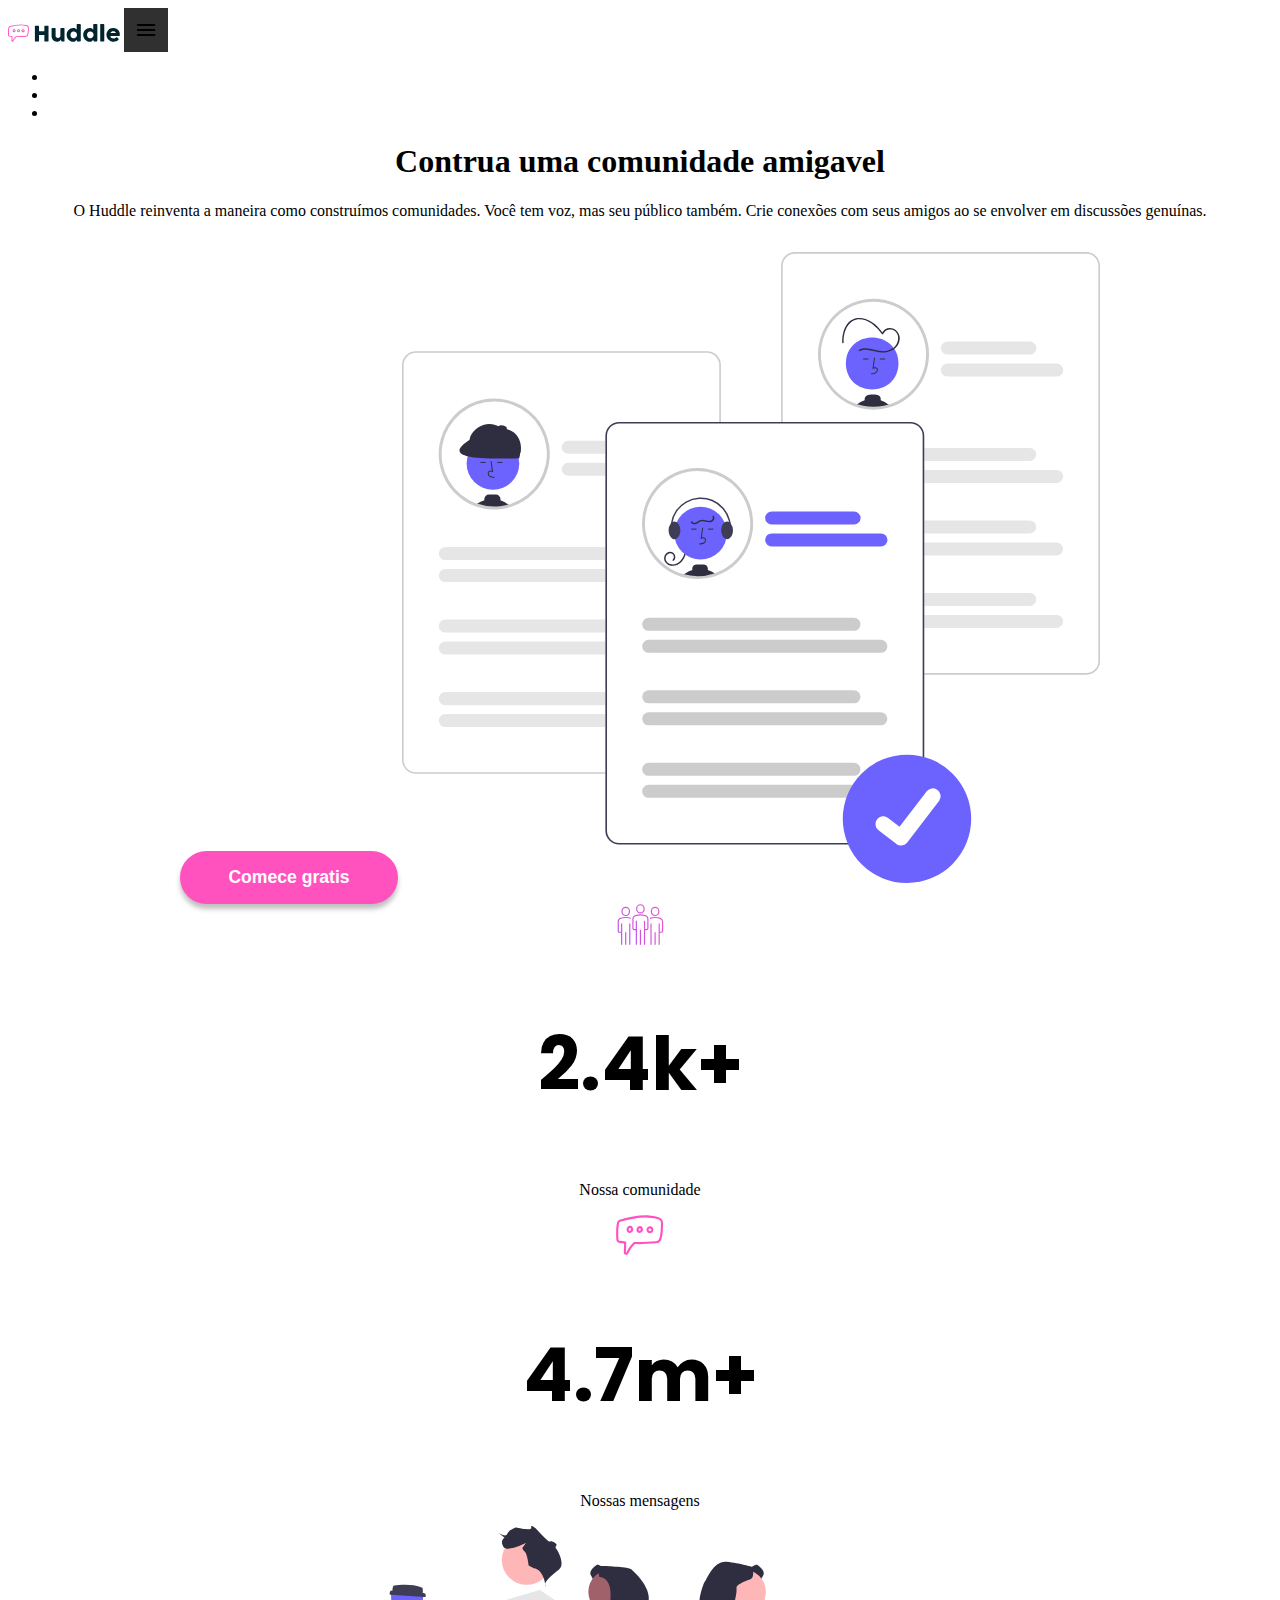
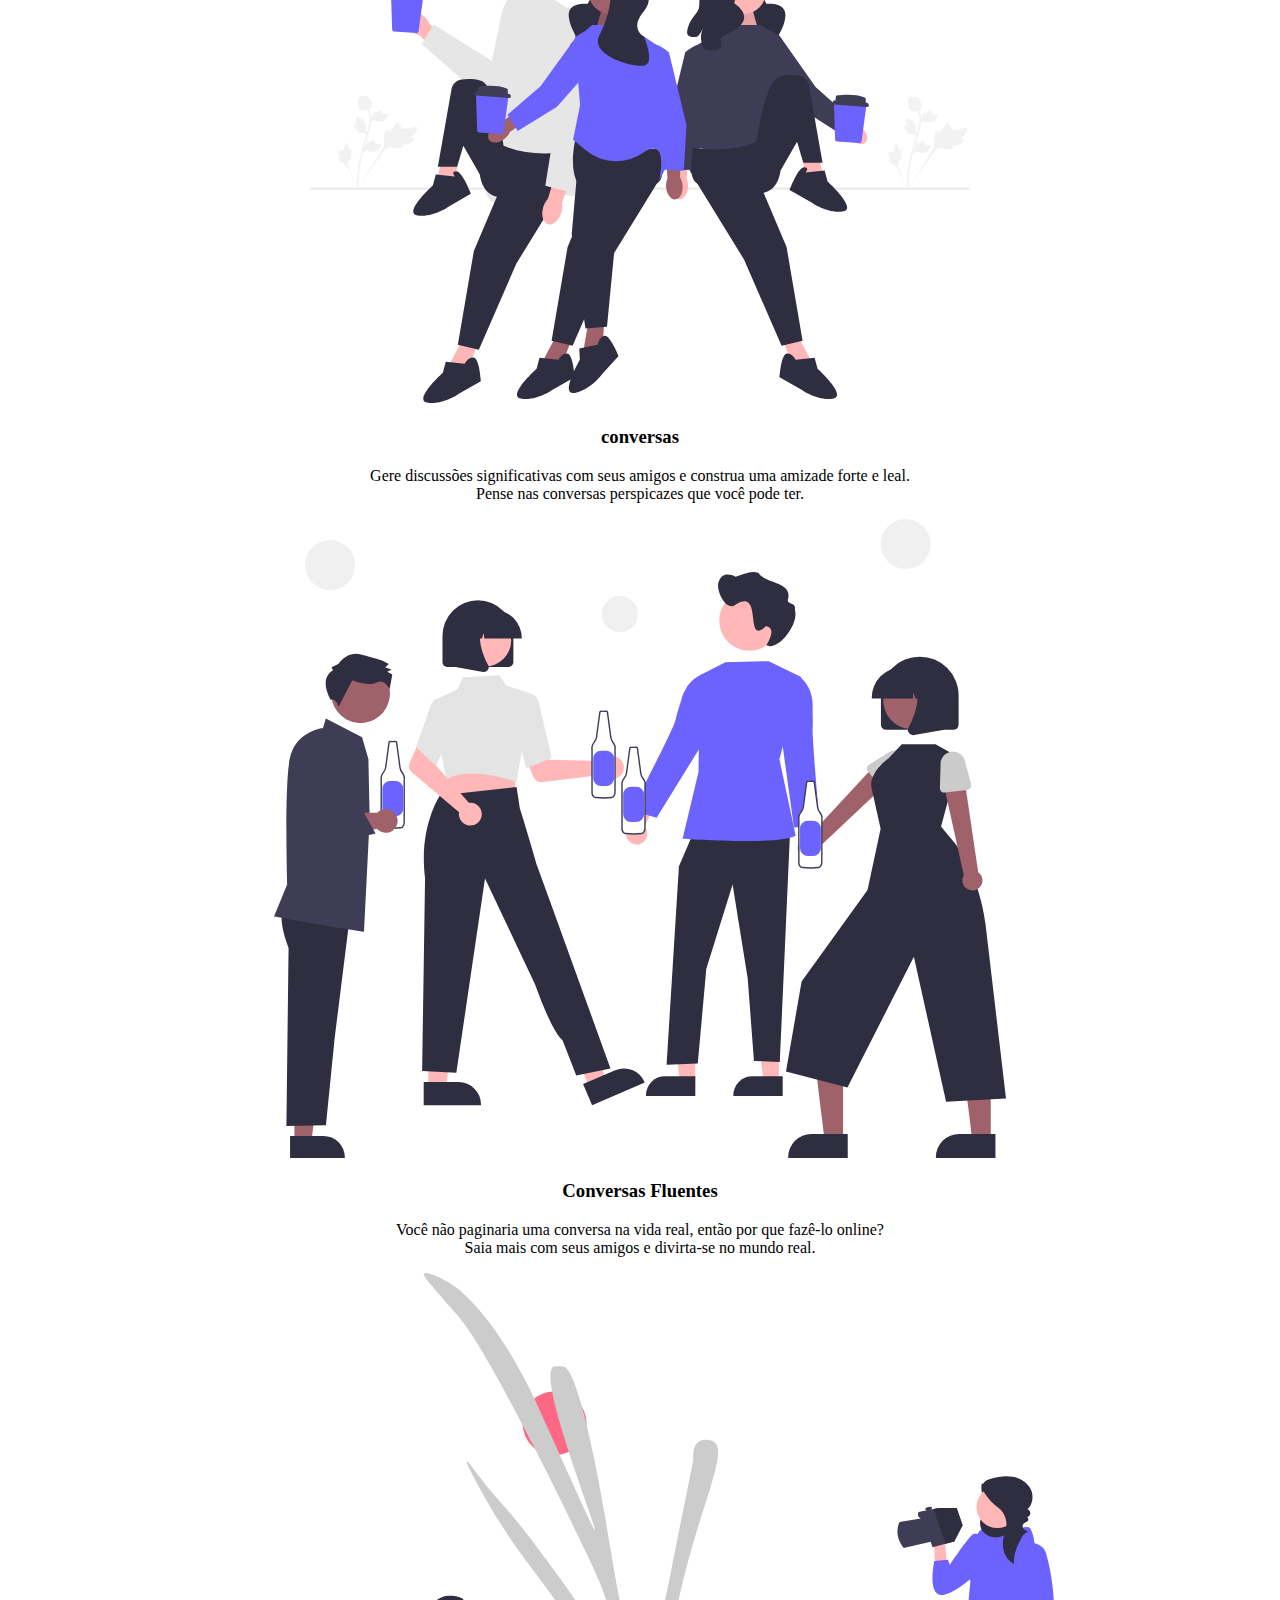
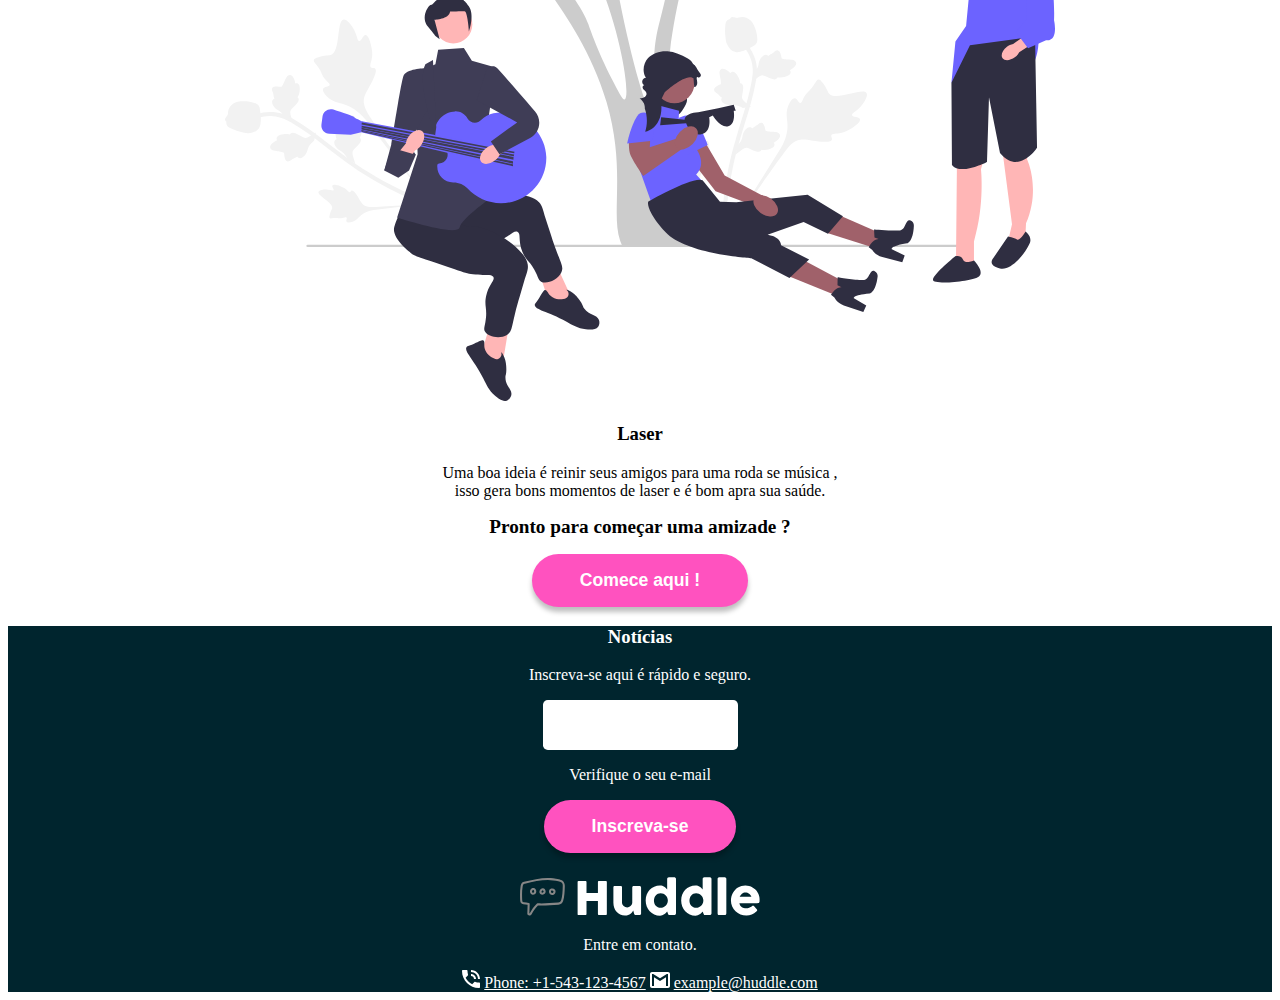
==== index.html @ 77fad285 "up" ====
<!DOCTYPE html>
<html lang="pt-br">
<head>
  <meta charset="UTF-8">
  <meta name="viewport" content="width=device-width, initial-scale=1.0"> 
  <link rel="stylesheet" href="https://use.fontawesome.com/releases/v5.15.4/css/all.css" integrity="sha384-DyZ88mC6Up2uqS4h/KRgHuoeGwBcD4Ng9SiP4dIRy0EXTlnuz47vAwmeGwVChigm" crossorigin="anonymous">
  <link rel="preconnect" href="https://fonts.googleapis.com">
  <link rel="preconnect" href="https://fonts.gstatic.com" crossorigin>
  <link href="https://fonts.googleapis.com/css2?family=Poppins:wght@300;400;600&display=swap" rel="stylesheet">
  <link rel="stylesheet" href="https://fonts.googleapis.com/css2?family=Material+Symbols+Outlined:opsz,wght,FILL,GRAD@48,400,0,0" />
  <link rel="icon" type="image/png" sizes="32x32" href="./assets/images/favicon.svg">
  <link rel="stylesheet" href="./cadastro.html">
  <link rel="stylesheet" href="./style.css">
  
  <title>FriendShip</title>
  

</head>
<body>  
  <header>
    <img class="nav-img" src="./assets/images/logo.svg" alt="logo">
    <span id="menu" class="material-symbols-outlined" onclick="clickMneu()"> menu</span>
    <nav class="menu__nav">
      <ul>
        <li><a href="./cadastro.html">Home</a></li>
        <li><a href="#">Cadastro</a></li>
        <li><a href="#">Contatos</a></li>
      </ul>
    </nav>
  </header>
  <main>
    
    <h1>Contrua uma comunidade amigavel</h1>
   
    <p class="intro__text">O Huddle reinventa a maneira como construímos comunidades. 
      Você tem voz, mas seu público também. Crie conexões com seus amigos ao se envolver em discussões genuínas.</p>
      <button class="main__btn">Comece gratis</button>
      <img class="img__main" src="./assets/images/business -desktop.svg" alt="logo">
    
    
      <section class="main__sec">
        <div>
        <img class="img__sec-main" src="./assets/images/icon-communities.svg" alt="comunidade">
        <h2 class="cont-h2">2.4k+</h2>
        <p>Nossa comunidade</p>
      </div>
      <div>
        <img class="img__sec-main" src="./assets/images/icon-messages.svg" alt="foto">
        <h2 class="cont-h2">4.7m+</h2>
        <p>Nossas mensagens</p>
      </div>
      </section>
  </main>

  <section class="containner"> 
    <div class="div__containner">
              
    <img class="img__containner" src="./assets/images/coffe-friends.svg" alt="foto">
    <div>
      <h3>conversas</h3>
      <p>Gere discussões significativas com seus amigos e construa uma amizade forte e leal. <br> Pense nas conversas perspicazes que você pode ter.</p>
      
    </div>
  </div>
  <div class="div__containner-2">
    <img class="img__containner" src="./assets/images/have-fun.svg" alt="foto">
    <div>
      <h3>Conversas Fluentes</h3>
      <p>Você não paginaria uma conversa na vida real, então por que fazê-lo online? <br> Saia mais com seus amigos e divirta-se no mundo real.</p>
    </div>
  </div>
  <div class="div__containner">
    <img class="img__containner" src="./assets/images/playing-guitar.svg" alt="foto">
    <div class="div__containner-link">
      <h3>Laser</h3>
      <p>Uma boa ideia é reinir seus amigos para uma roda se música , <br> isso gera bons momentos de laser e é bom apra sua saúde.</p>
    </div>
  </div>
  </section>

  <section class="free">
    <h2>Pronto para começar uma amizade ?</h2>
   <button>Comece aqui !</button>
  </section>

 
  <footer>
    <section class="sec__footer">
      <div class="news">
        <h3>Notícias</h3>
        <p id="save">Inscreva-se aqui é rápido e seguro.</p>
        <form action="#" id="form">
          <div class="infield">
            <input type="text" id="mail">
            <p id="error">Verifique o seu e-mail</p>
          </div>
          <button class="footer__btn" type="submit">Inscreva-se</button>
      </form>
      </div>
      <div class="contect">
        <img class="img__footer" src="./assets/images/logo.svg" alt="logo">
        <p>Entre em contato.</p>
         
      <img src="./assets/images/icon-phone.svg" alt="icon-phone"> 
      <a id="Phone" href="#" aria-label="text">Phone: +1-543-123-4567</a>
    
      <img src="./assets/images/icon-email.svg" alt="icon-email">
      <a href="#" aria-label="email">example@huddle.com</a>
    
      </div>
    </section>
  </footer>     
     
    
     

  <script src="./assets/index.js"></script>
  
</body>
</html>
---- style.css ----
.nav-img {
  max-width: 7rem;
}

#menu {
  background-color: rgb(48, 48, 48);
  padding: 10px;
  cursor: pointer;
}

#menu:hover {
  background-color: white;
  color: black;
}

@media screen and (min-width: 1440px) {
  header {
    display: flex;
    justify-content: space-between;
  }
  ul {
    display: block;
    display: flex;
  }
  #menu {
    display: none;
  }
  .nav-img {
    max-width: 100vw;
  }
  h1 {
    font-size: 3em;
    font-family: "Poppins", sans-serif;
    font-weight: bold;
  }
  p {
    font-size: 1.2em;
  }
}
main {
  text-align: center;
}

.main__btn {
  color: white;
  background: hsl(322, 100%, 66%);
  padding: 1rem 3rem;
  font-size: 1.1rem;
  font-weight: 600;
  border: none;
  border-radius: 2rem;
  box-shadow: 0 5px 5px 0 rgba(0, 0, 0, 0.25);
  cursor: pointer;
}

.img__main {
  margin-top: 1em;
  max-width: 100%;
  max-width: 100%;
}

.cont-h2 {
  font-size: 4.6rem;
  font-family: "Poppins", sans-serif;
}

@media screen and (min-width: 1440px) {
  .main__sec {
    display: flex;
    justify-content: center;
    gap: 3em;
  }
  .main__btn {
    padding: 1.4rem 6rem;
  }
  .main__sec {
    display: flex;
    text-align: center;
  }
}
.containner {
  text-align: center;
}

.img__containner {
  max-width: 100%;
  max-height: 100%;
}

h2 {
  -webkit-margin-before: 0.83em;
          margin-block-start: 0.83em;
  -webkit-margin-after: 0.83em;
          margin-block-end: 0.83em;
  -webkit-margin-start: 0px;
          margin-inline-start: 0px;
  -webkit-margin-end: 0px;
          margin-inline-end: 0px;
  font-weight: bold;
  font-size: 1.2rem;
}

.free {
  text-align: center;
}
.free button {
  color: white;
  background: #FF52BF;
  font-size: 1.1rem;
  font-weight: 600;
  border: none;
  border-radius: 2rem;
  box-shadow: 0 5px 5px 0 rgba(0, 0, 0, 0.25);
  cursor: pointer;
  padding: 1rem 3rem;
}

@media screen and (min-width: 1440px) {
  h3 {
    font-size: 2.5rem;
    font-family: "Poppins", sans-serif;
    font-weight: bold;
  }
  .div__containner {
    display: flex;
    flex-direction: row-reverse;
    justify-content: center;
  }
  .div__containner-2 {
    display: grid;
    grid-template-columns: 1fr 1fr;
    gap: 6rem;
    align-items: center;
    padding: 5rem;
  }
  bottom {
    padding: 1.4rem 6rem;
  }
  .div__containner-link {
    margin-top: 12rem;
    margin-right: 2rem;
  }
}
footer {
  background-color: hsl(192, 100%, 9%);
  width: 100%;
  height: 100%;
  color: white;
  text-align: center;
}

a {
  color: white;
}

.footer__btn {
  color: white;
  background: #FF52BF;
  font-size: 1.1rem;
  font-weight: 600;
  border: none;
  border-radius: 2rem;
  box-shadow: 0 5px 5px 0 rgba(0, 0, 0, 0.25);
  cursor: pointer;
  padding: 1rem 3rem;
}

input {
  height: 3rem;
  outline: none;
  border: none;
  border-radius: 0.3rem;
  padding-left: 1rem;
}

.img__footer {
  filter: invert(100%) sepia(100%) saturate(0%) hue-rotate(125deg) brightness(103%) contrast(103%);
  margin-top: 1.5rem;
}

@media screen and (min-width: 1440px) {
  footer {
    margin-top: 1em;
  }
  .sec__footer {
    display: flex;
    justify-content: space-between;
    flex-direction: row-reverse;
  }
  .contect, .news {
    margin: 3rem;
  }
  form {
    display: flex;
    gap: 1em;
  }
  form input {
    padding: 0em 2em;
  }
  form #error {
    display: none;
  }
}/*# sourceMappingURL=style.css.map */
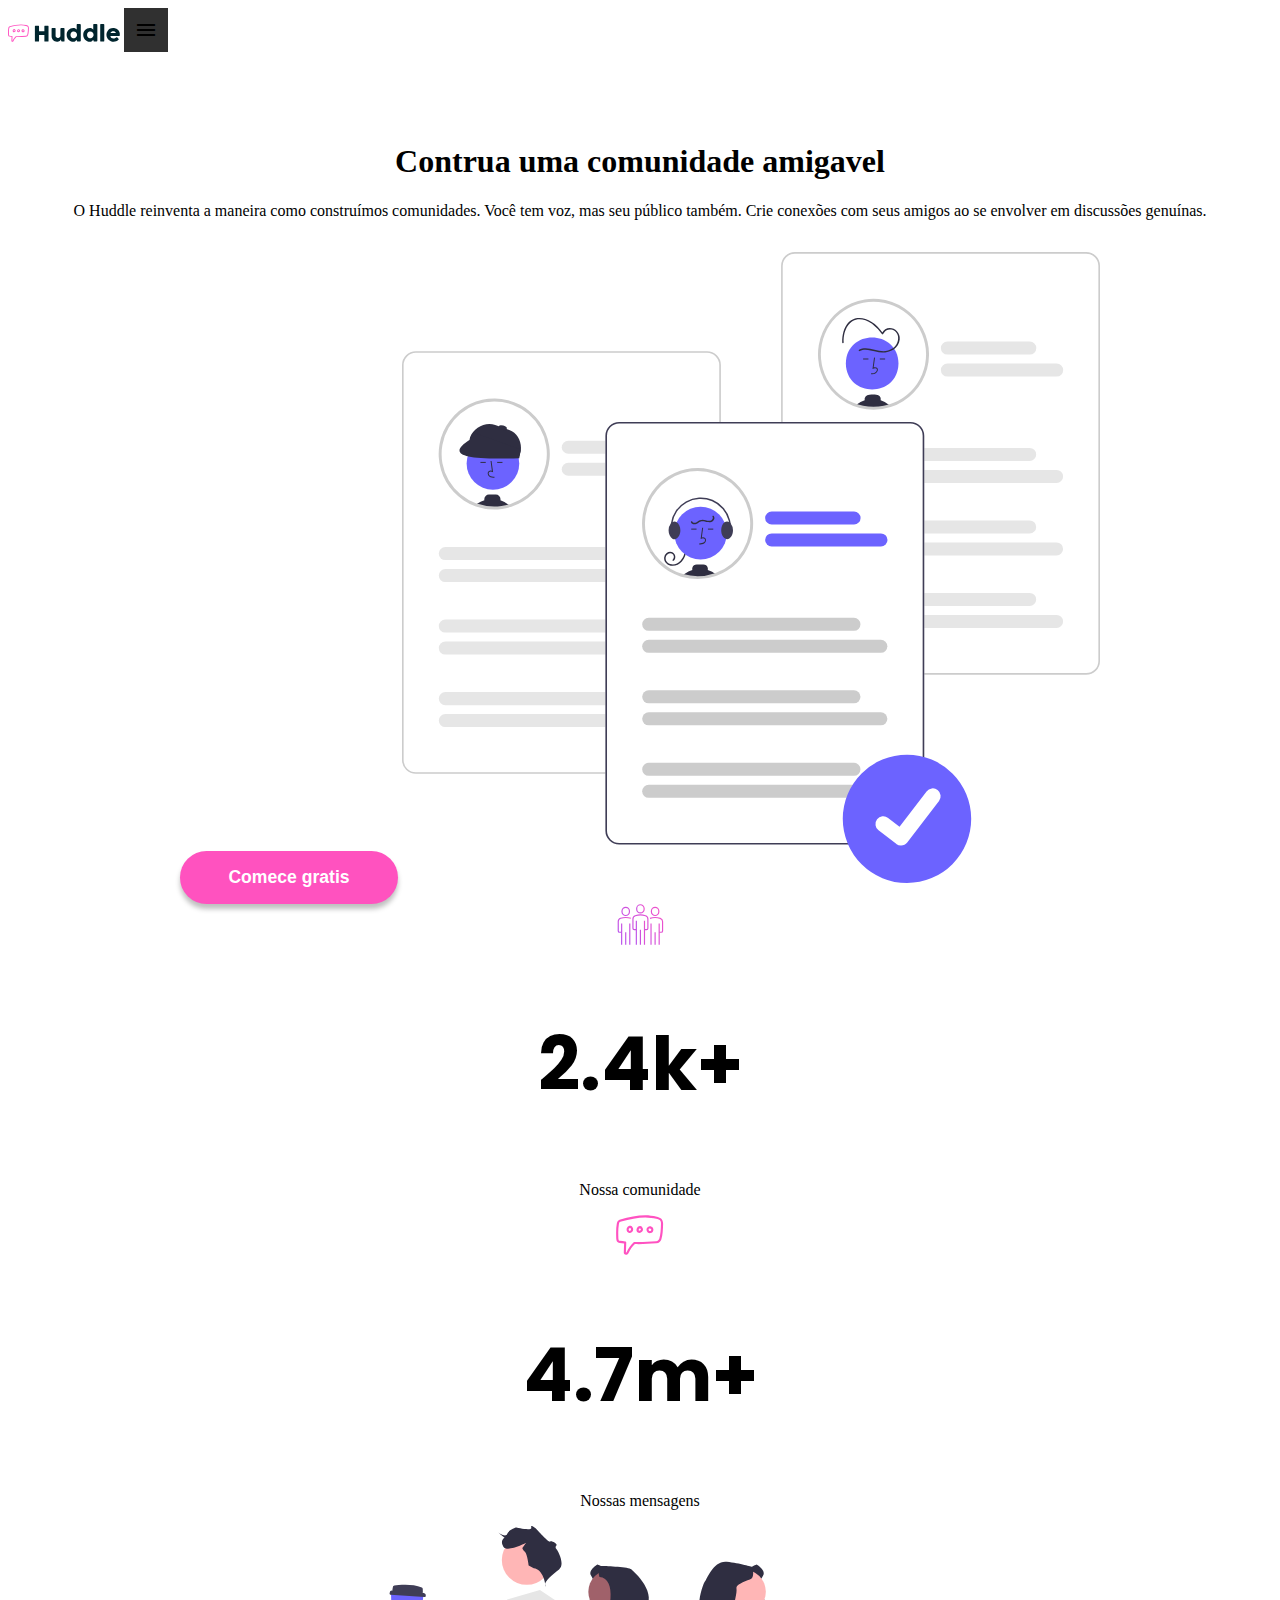
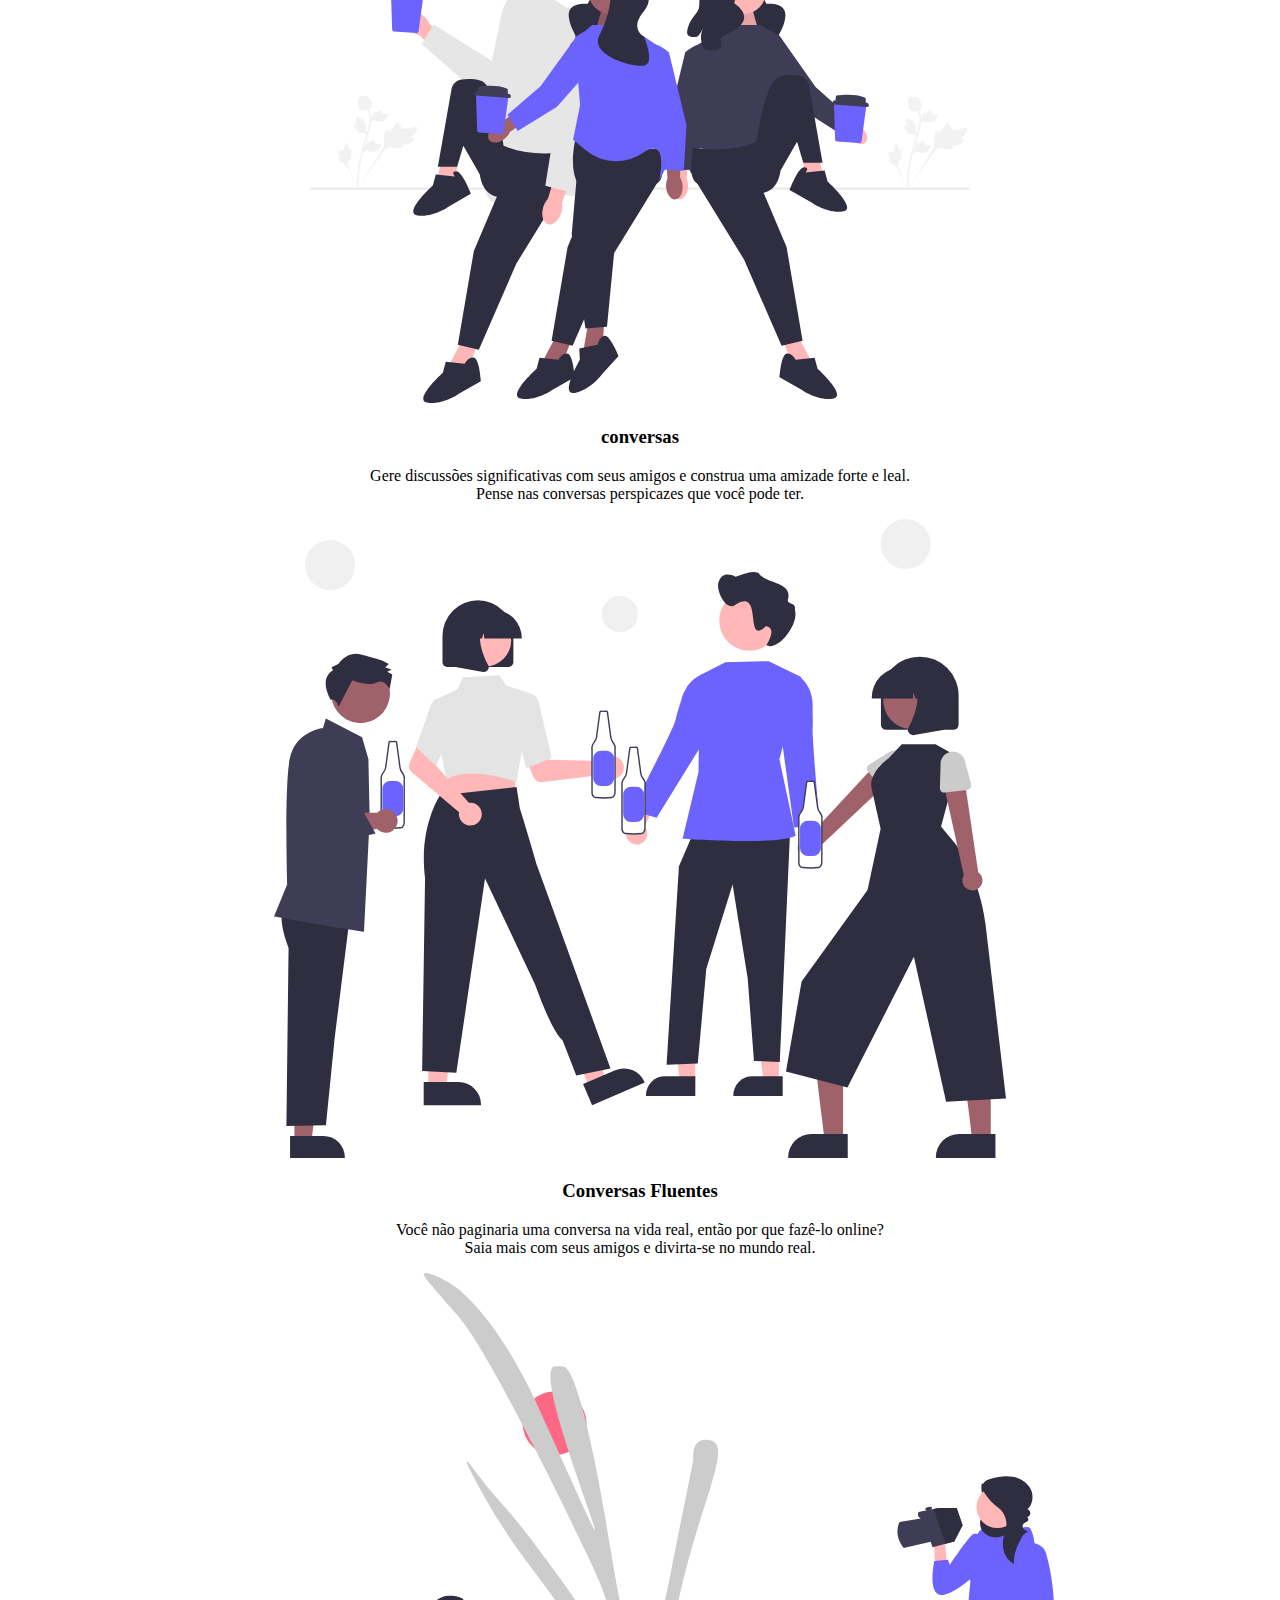
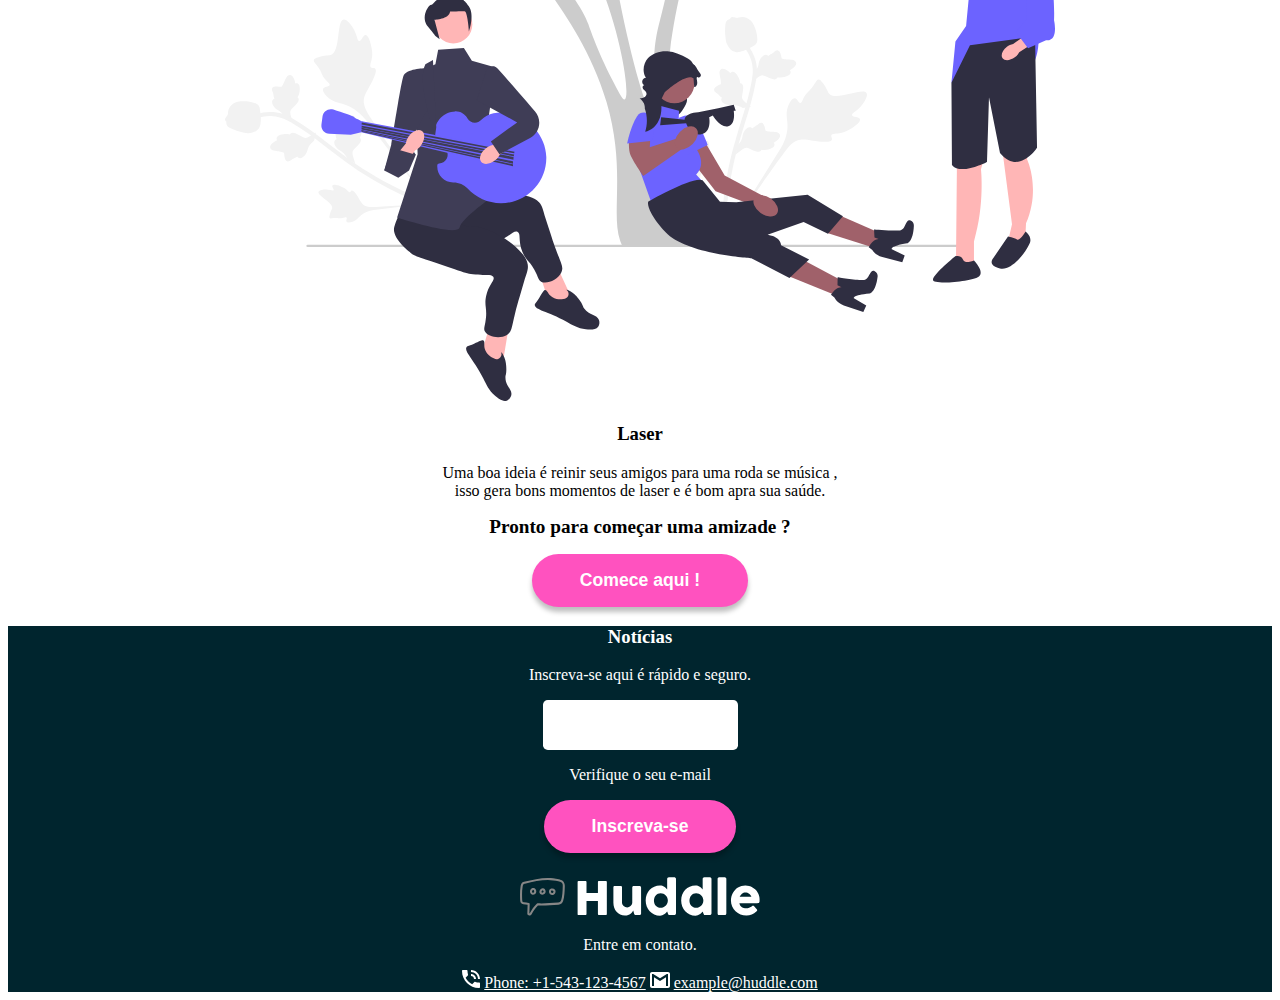
==== commit cd63b0d8: "up" ====
--- a/index.html
+++ b/index.html
@@ -22,14 +22,15 @@
     <span id="menu" class="material-symbols-outlined" onclick="clickMneu()"> menu</span>
     <nav class="menu__nav">
       <ul>
-        <li><a href="./cadastro.html">Home</a></li>
-        <li><a href="#">Cadastro</a></li>
-        <li><a href="#">Contatos</a></li>
+        <a href="/cadastro.html"><li>Home</li></a>
+        <a href="#"><li>Cadastro</li></a>
+        <a href="#"><li>Contatos</li></a>
       </ul>
     </nav>
   </header>
   <main>
     
+  <div class="div__main">
     <h1>Contrua uma comunidade amigavel</h1>
    
     <p class="intro__text">O Huddle reinventa a maneira como construímos comunidades. 
@@ -37,7 +38,7 @@
       <button class="main__btn">Comece gratis</button>
       <img class="img__main" src="./assets/images/business -desktop.svg" alt="logo">
     
-    
+    </div>
       <section class="main__sec">
         <div>
         <img class="img__sec-main" src="./assets/images/icon-communities.svg" alt="comunidade">
@@ -50,6 +51,10 @@
         <p>Nossas mensagens</p>
       </div>
       </section>
+
+
+
+
   </main>
 
   <section class="containner"> 
@@ -115,6 +120,7 @@
      
 
   <script src="./assets/index.js"></script>
+  <script src="./assets/menu.js"></script>
   
 </body>
 </html>--- a/style.css
+++ b/style.css
@@ -65,6 +65,10 @@
 }
 
 @media screen and (min-width: 1440px) {
+  .img__main {
+    display: block;
+    margin-inline: auto;
+  }
   .main__sec {
     display: flex;
     justify-content: center;
@@ -165,7 +169,7 @@
   padding: 1rem 3rem;
 }
 
-input {
+#mail {
   height: 3rem;
   outline: none;
   border: none;
@@ -190,14 +194,14 @@
   .contect, .news {
     margin: 3rem;
   }
-  form {
+  #form {
     display: flex;
     gap: 1em;
   }
-  form input {
+  #form #mail {
     padding: 0em 2em;
   }
-  form #error {
+  #form #error {
     display: none;
   }
 }/*# sourceMappingURL=style.css.map */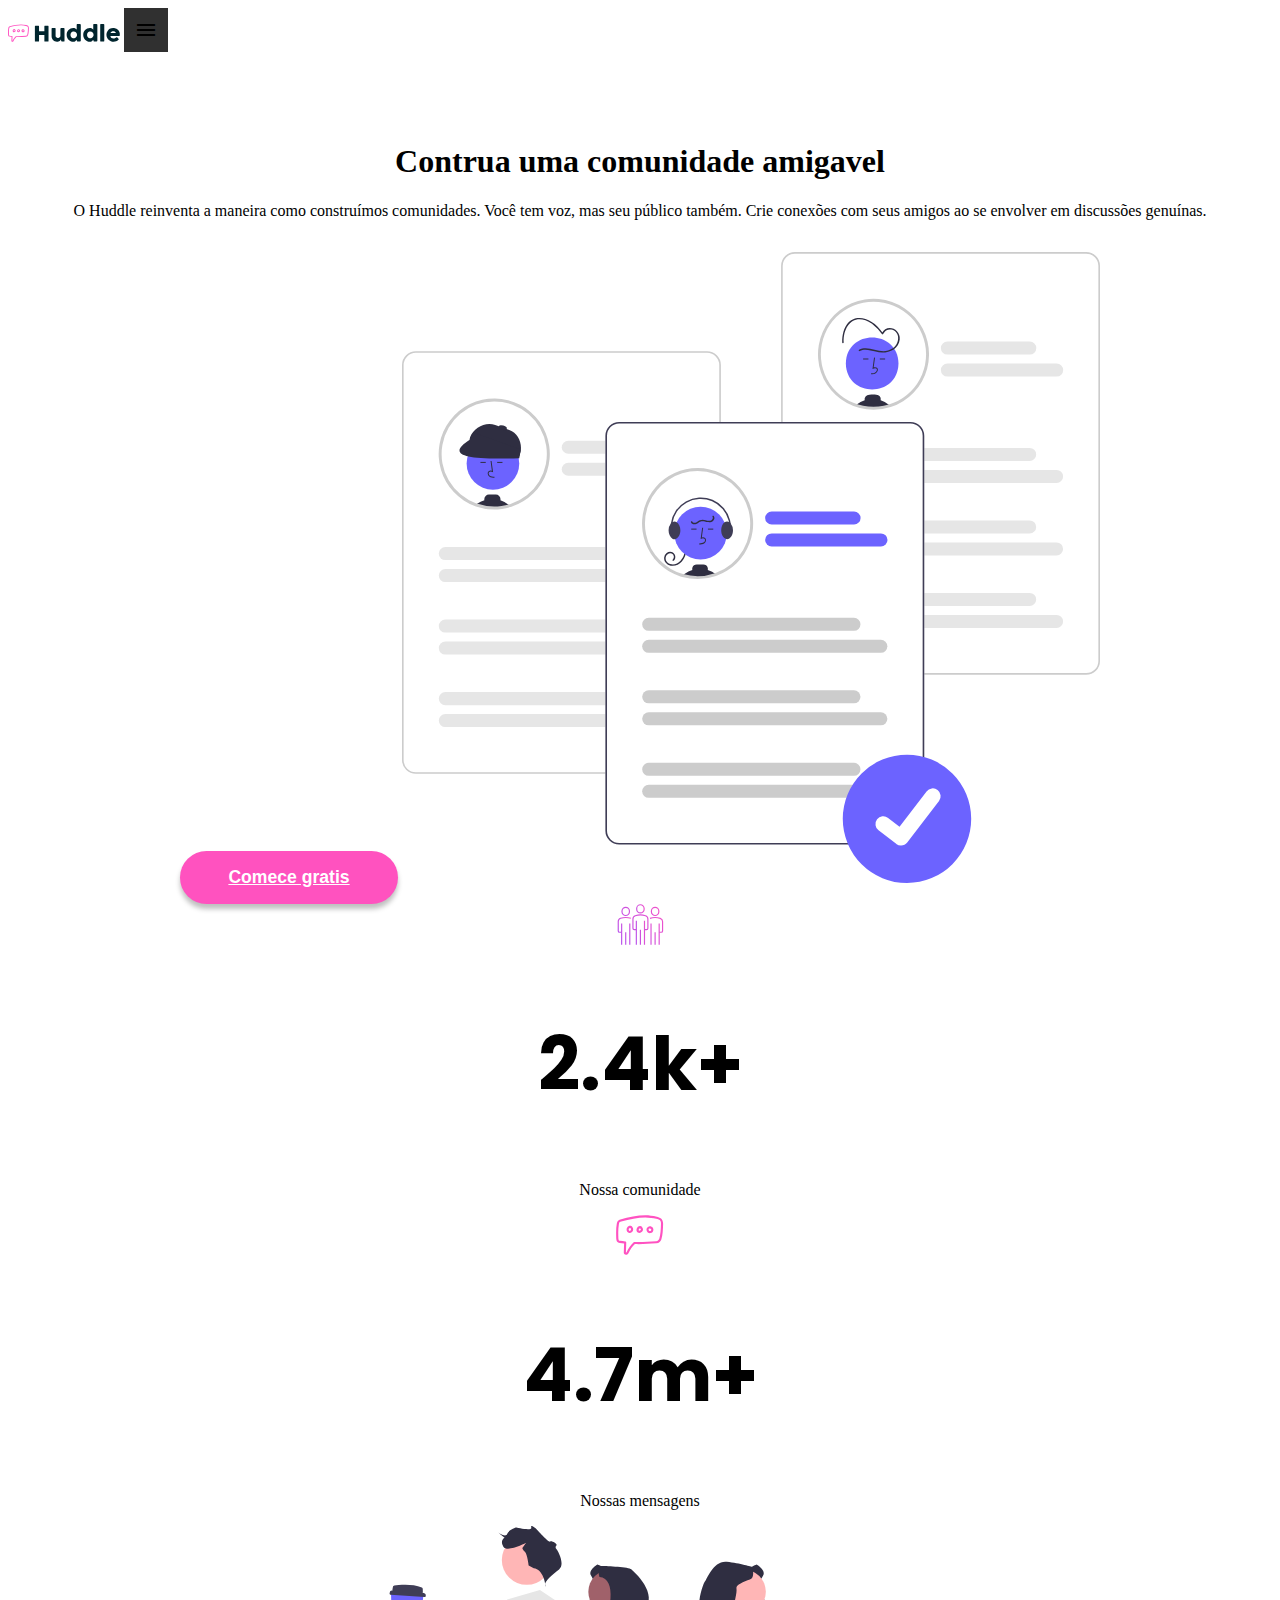
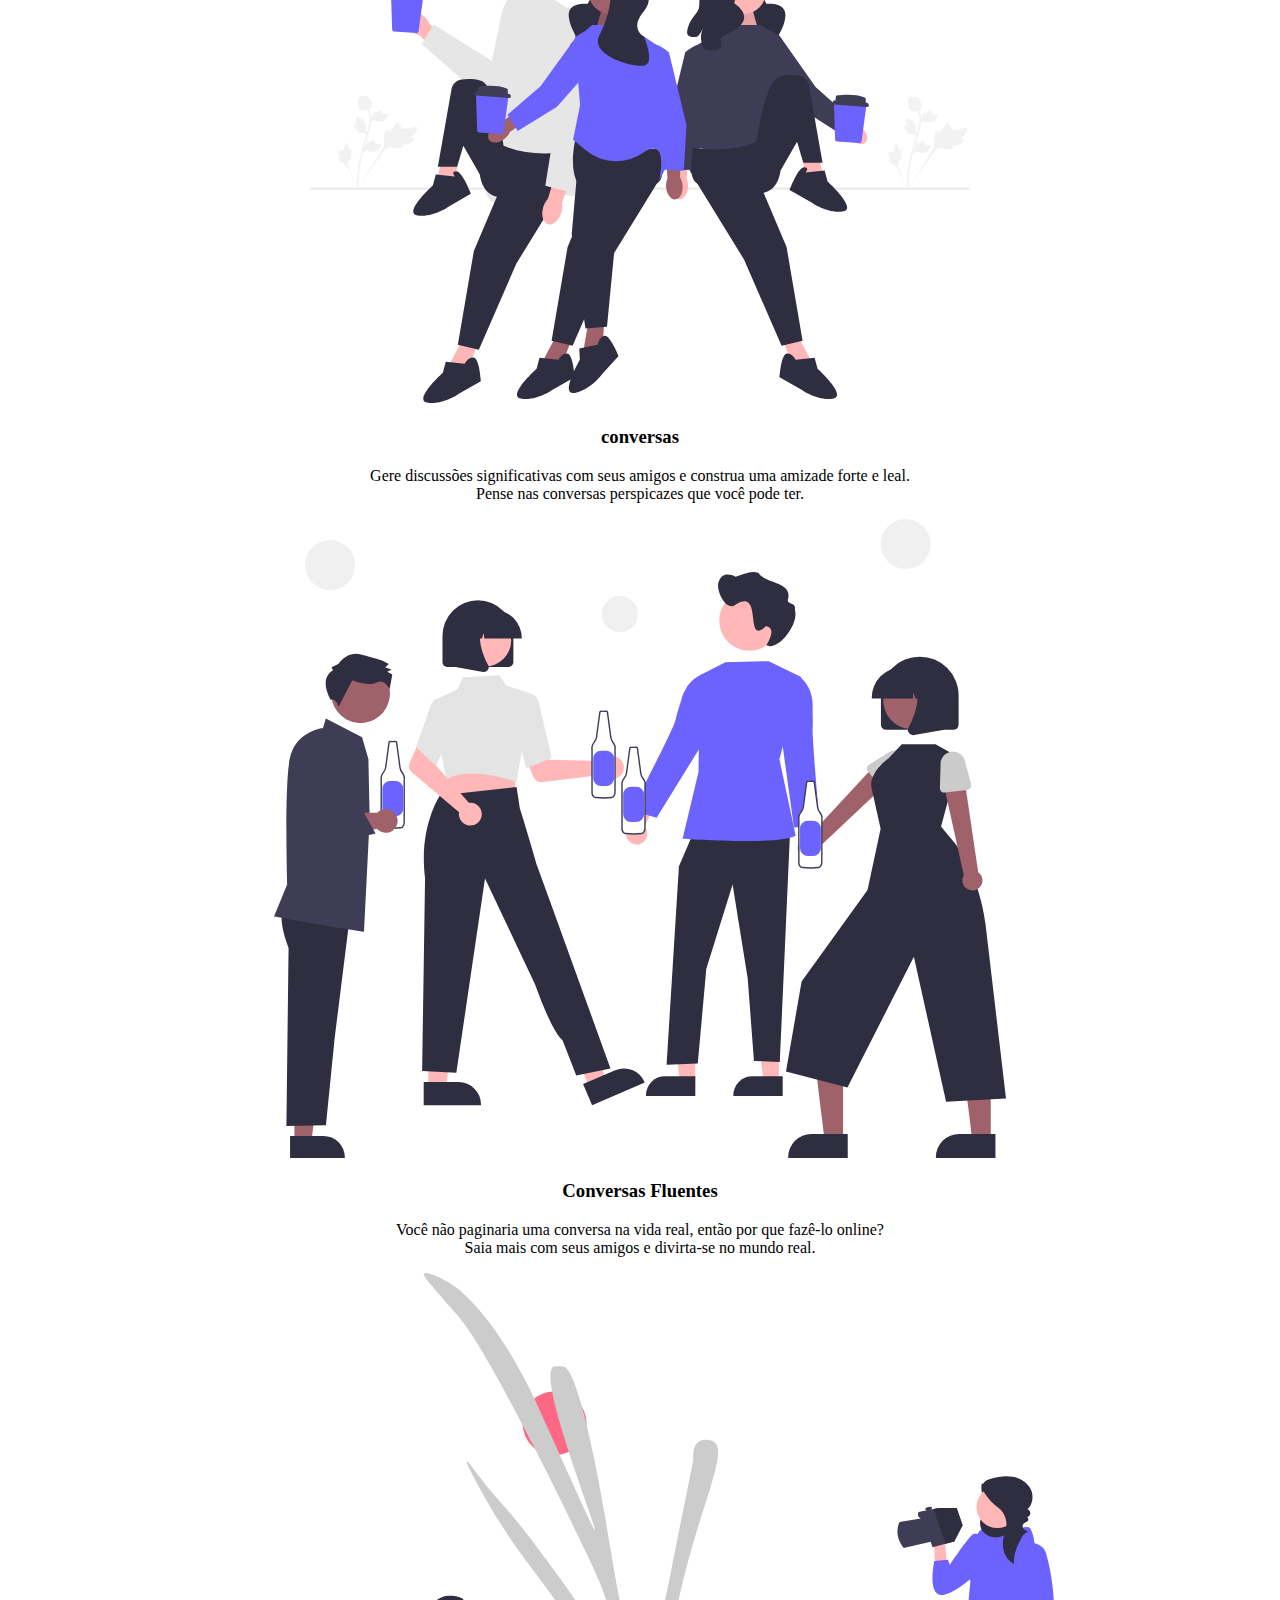
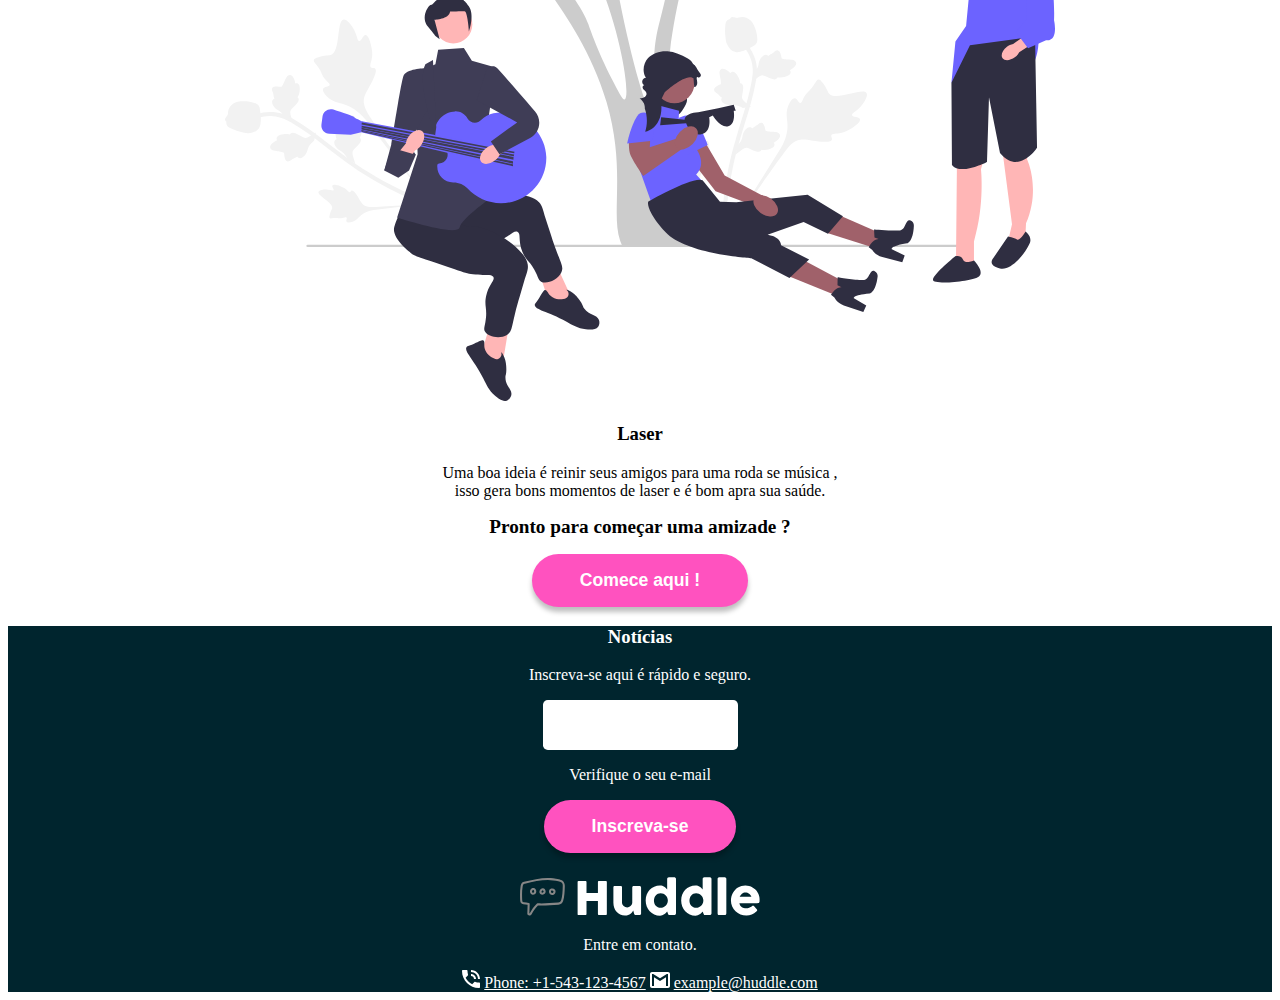
==== commit 20b289eb: "up" ====
--- a/index.html
+++ b/index.html
@@ -35,7 +35,7 @@
    
     <p class="intro__text">O Huddle reinventa a maneira como construímos comunidades. 
       Você tem voz, mas seu público também. Crie conexões com seus amigos ao se envolver em discussões genuínas.</p>
-      <button class="main__btn">Comece gratis</button>
+      <button class="main__btn"><a href="/cad.html">Comece gratis</a></button>
       <img class="img__main" src="./assets/images/business -desktop.svg" alt="logo">
     
     </div>
--- a/style.css
+++ b/style.css
@@ -92,14 +92,10 @@
 }
 
 h2 {
-  -webkit-margin-before: 0.83em;
-          margin-block-start: 0.83em;
-  -webkit-margin-after: 0.83em;
-          margin-block-end: 0.83em;
-  -webkit-margin-start: 0px;
-          margin-inline-start: 0px;
-  -webkit-margin-end: 0px;
-          margin-inline-end: 0px;
+  margin-block-start: 0.83em;
+  margin-block-end: 0.83em;
+  margin-inline-start: 0px;
+  margin-inline-end: 0px;
   font-weight: bold;
   font-size: 1.2rem;
 }
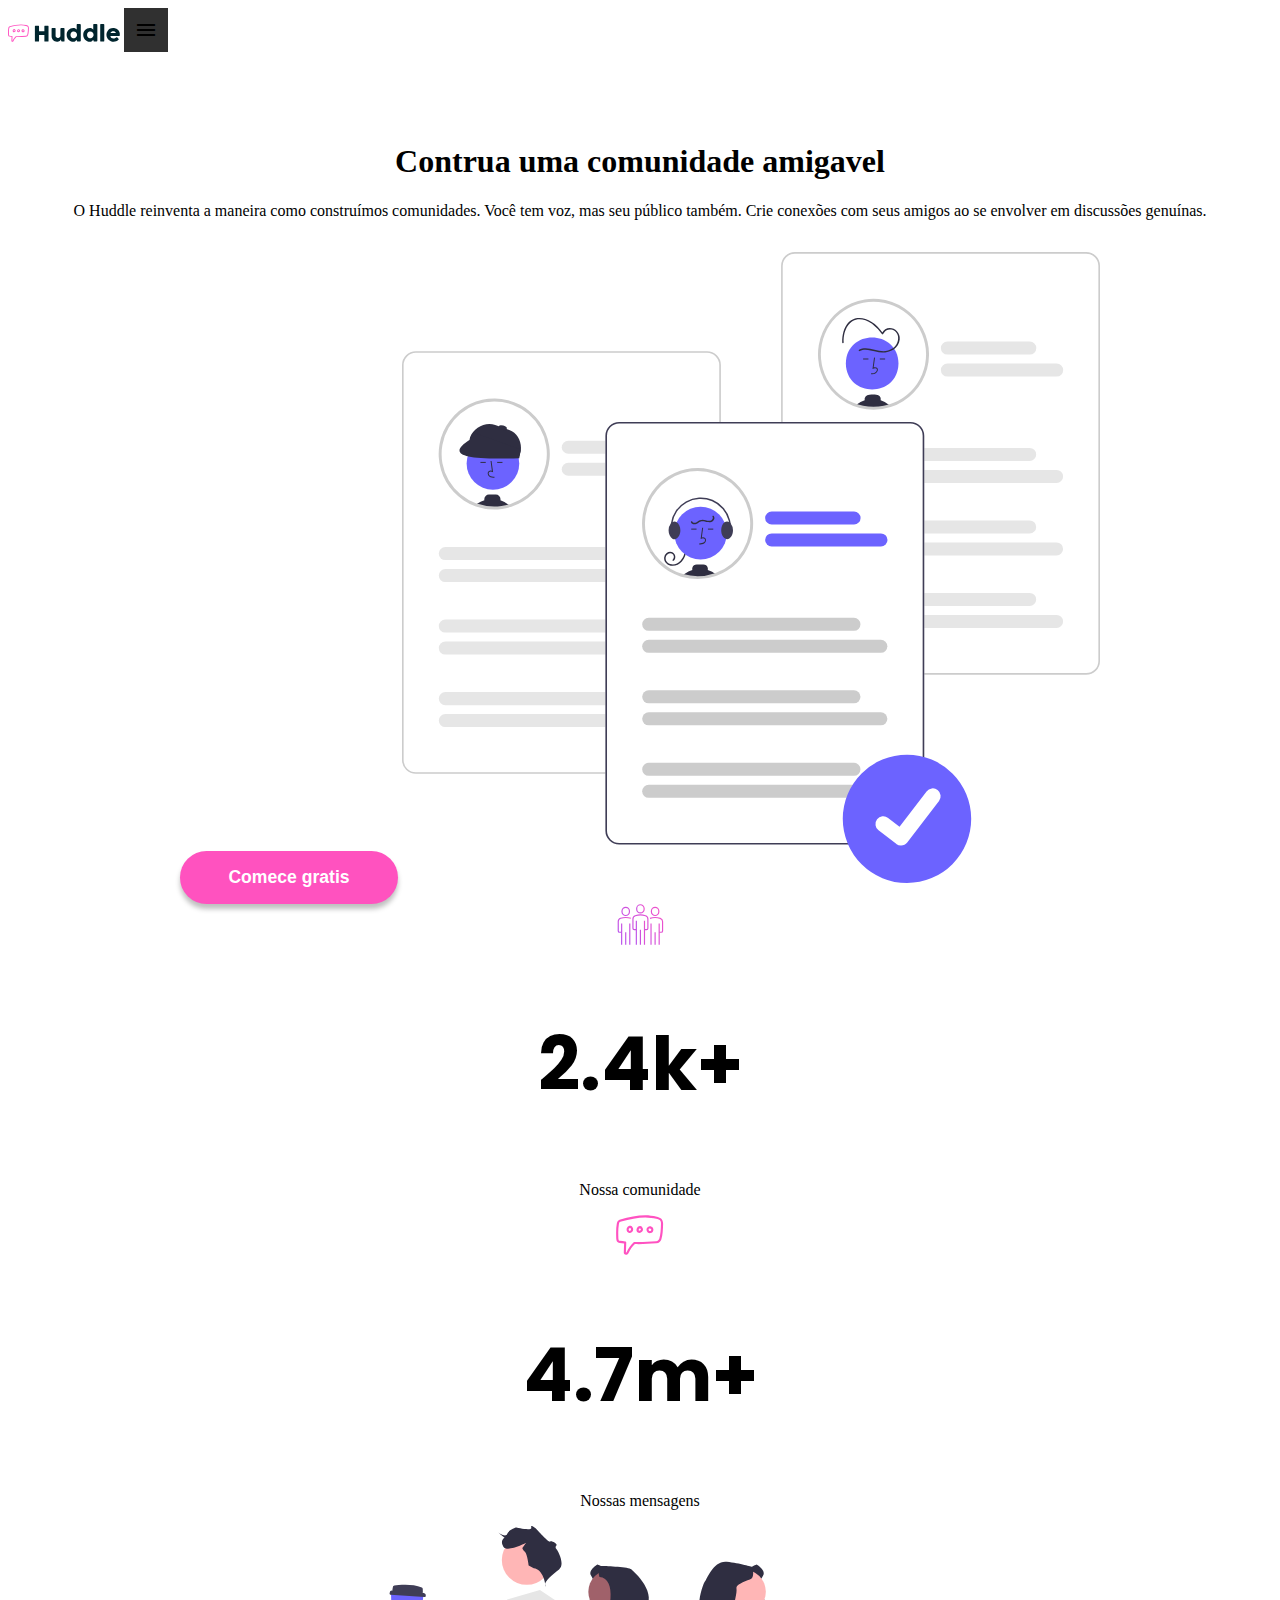
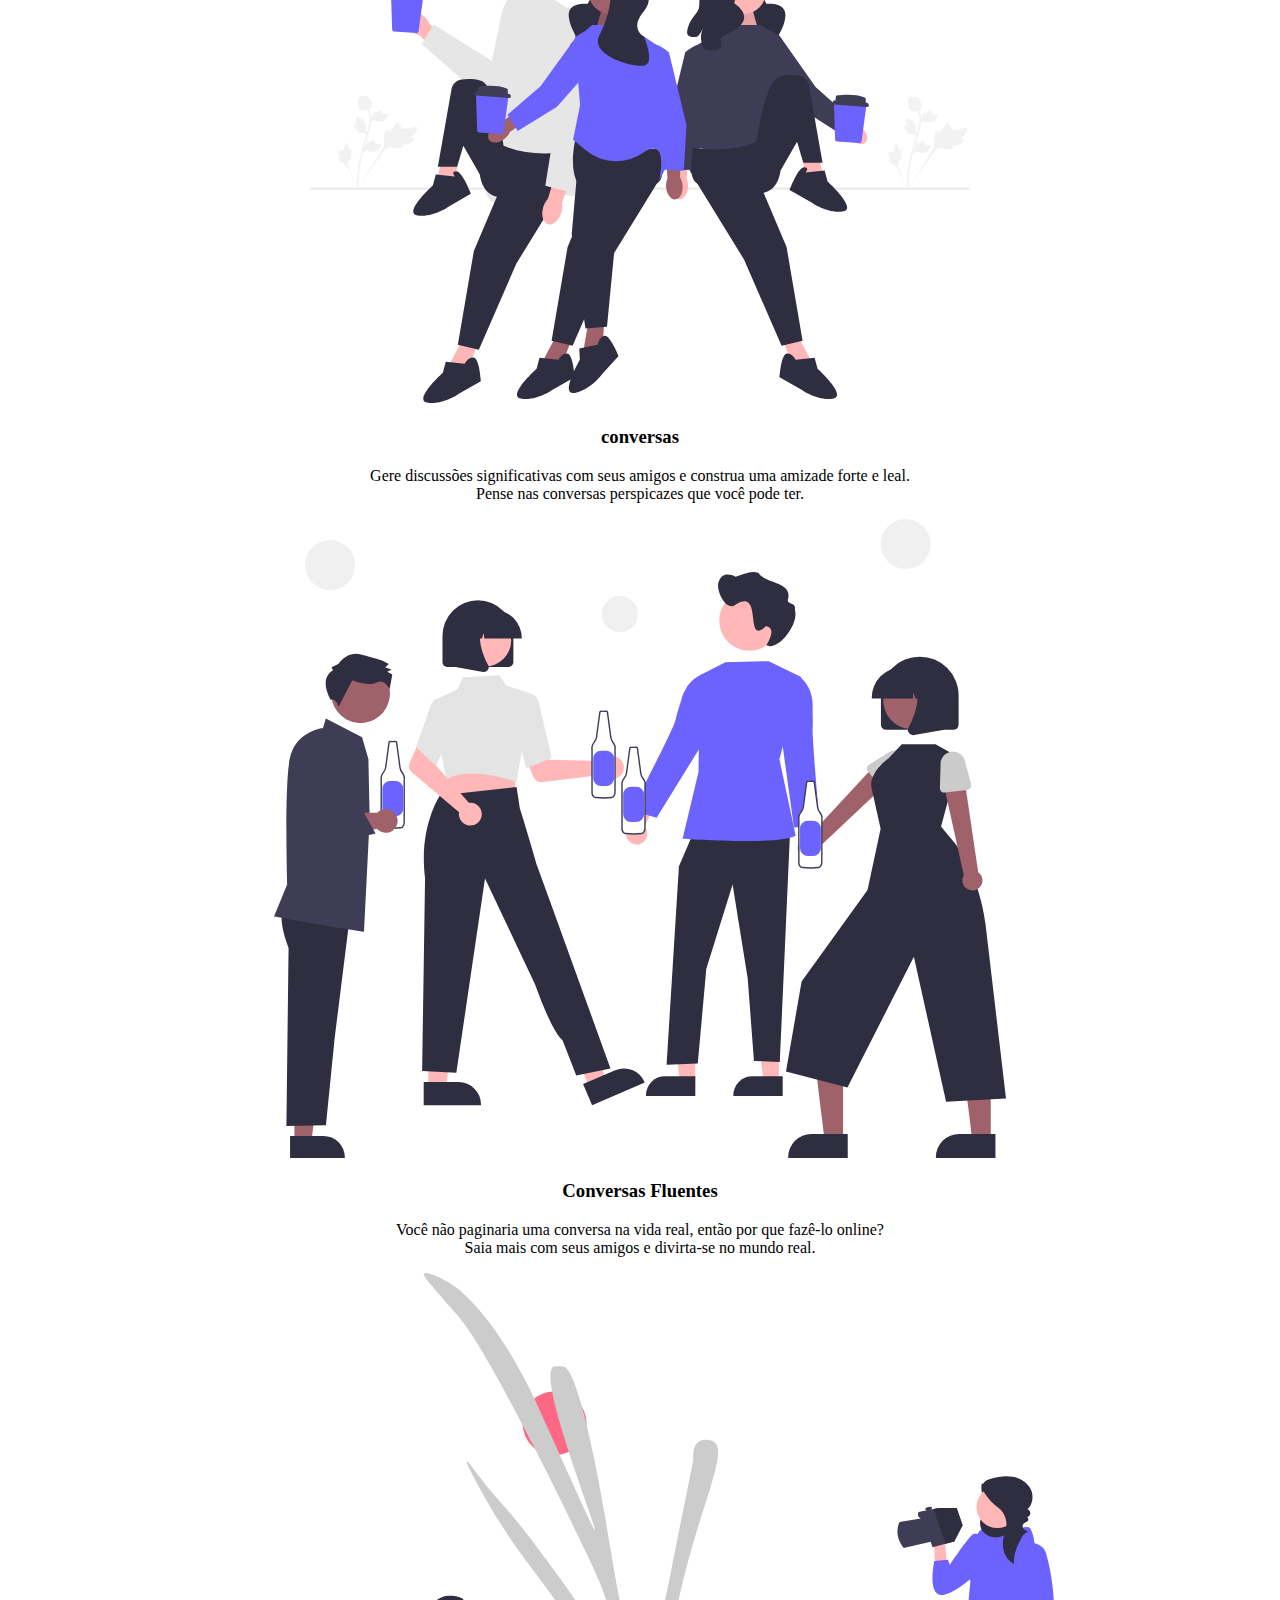
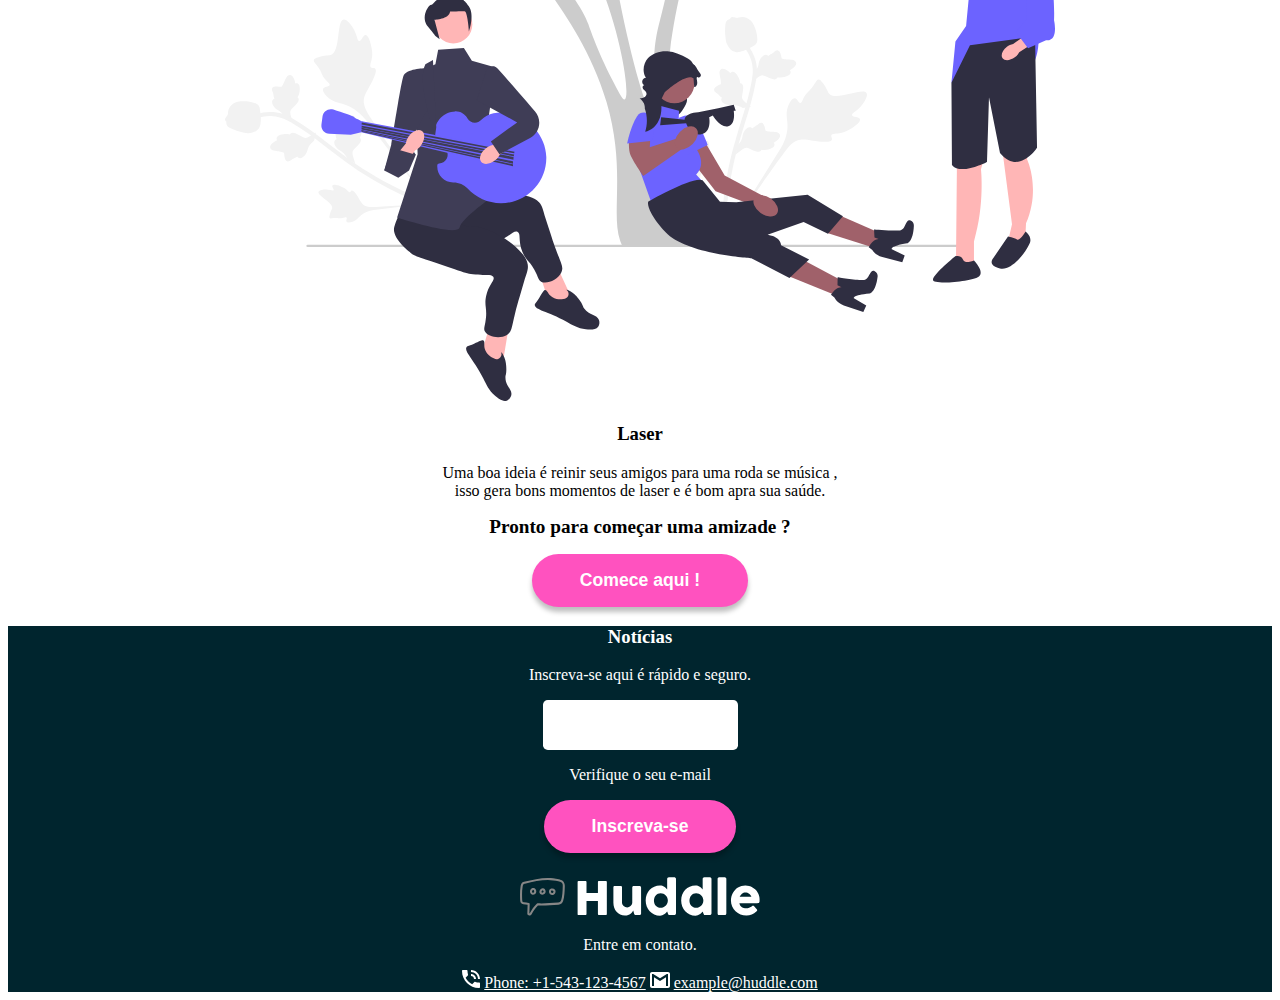
==== commit 9f0c3e6b: "up" ====
--- a/index.html
+++ b/index.html
@@ -35,7 +35,7 @@
    
     <p class="intro__text">O Huddle reinventa a maneira como construímos comunidades. 
       Você tem voz, mas seu público também. Crie conexões com seus amigos ao se envolver em discussões genuínas.</p>
-      <button class="main__btn"><a href="/cad.html">Comece gratis</a></button>
+      <button class="main__btn">Comece gratis</button>
       <img class="img__main" src="./assets/images/business -desktop.svg" alt="logo">
     
     </div>
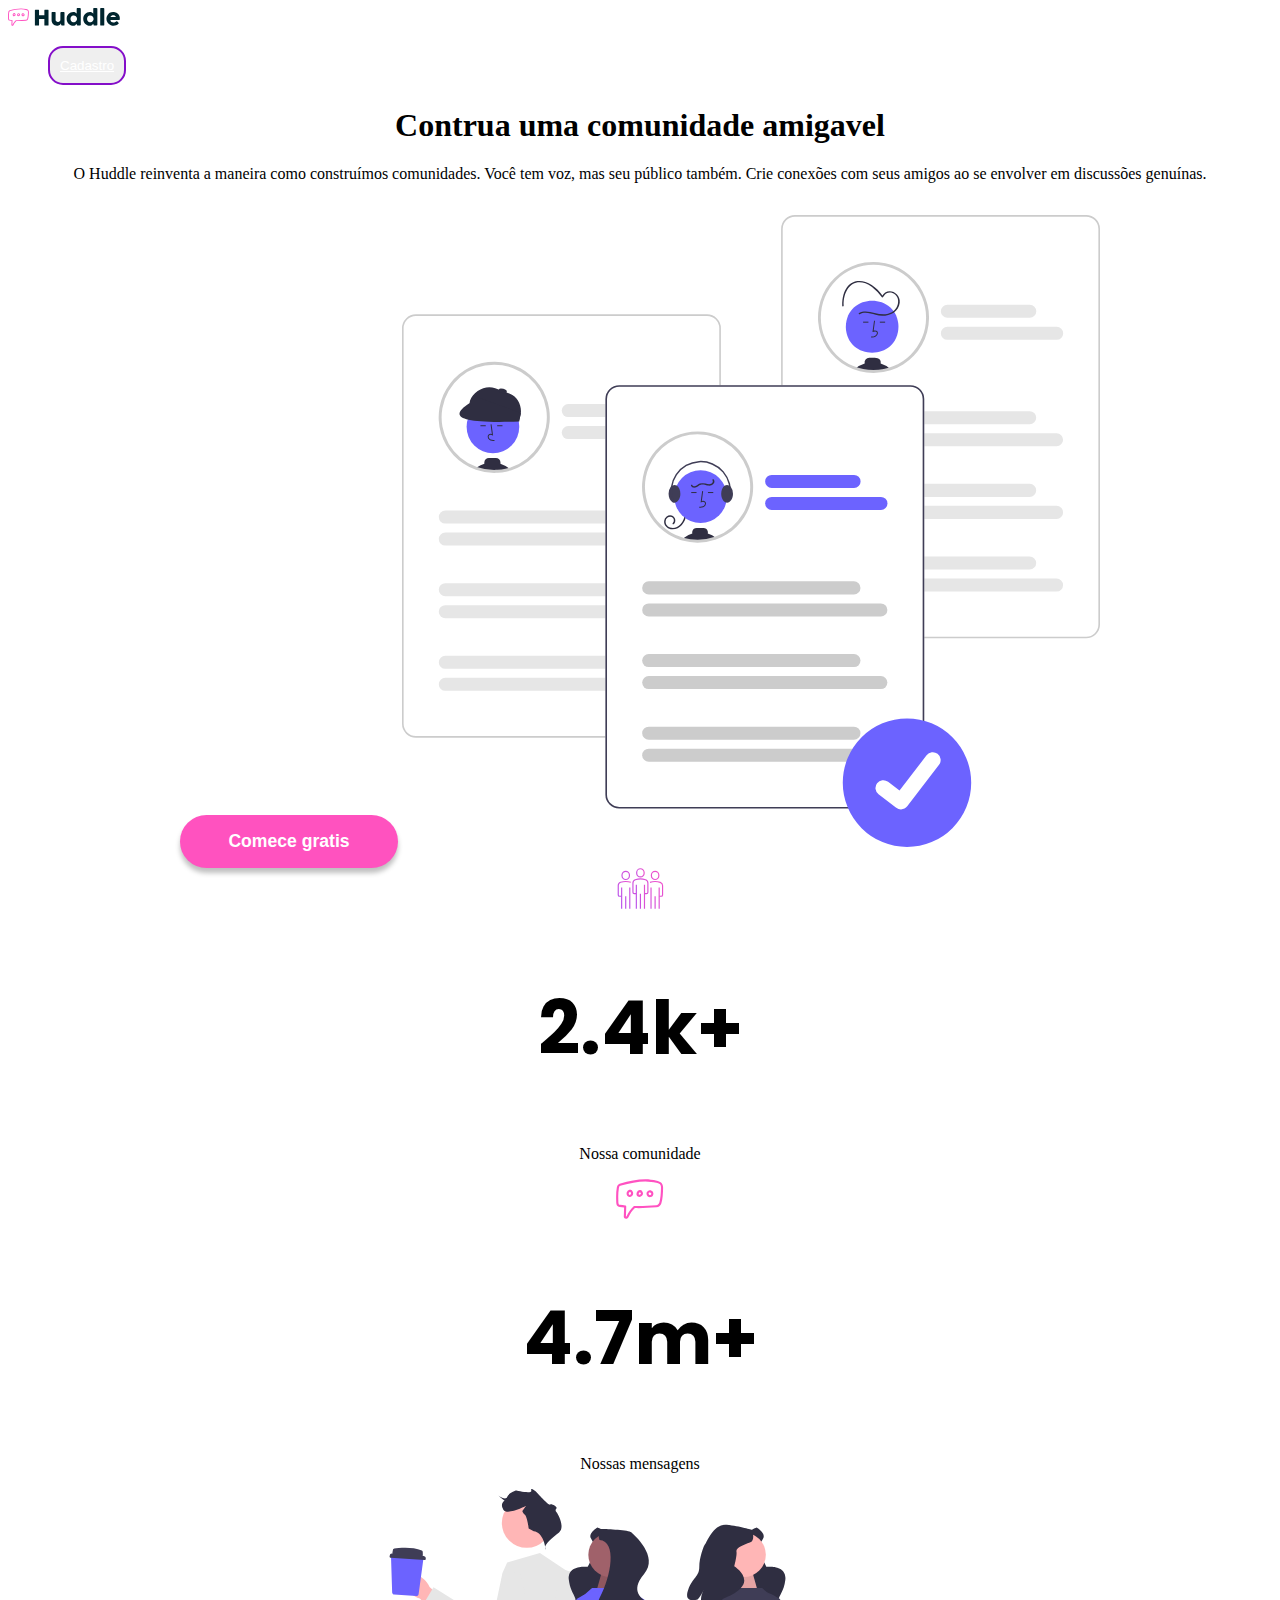
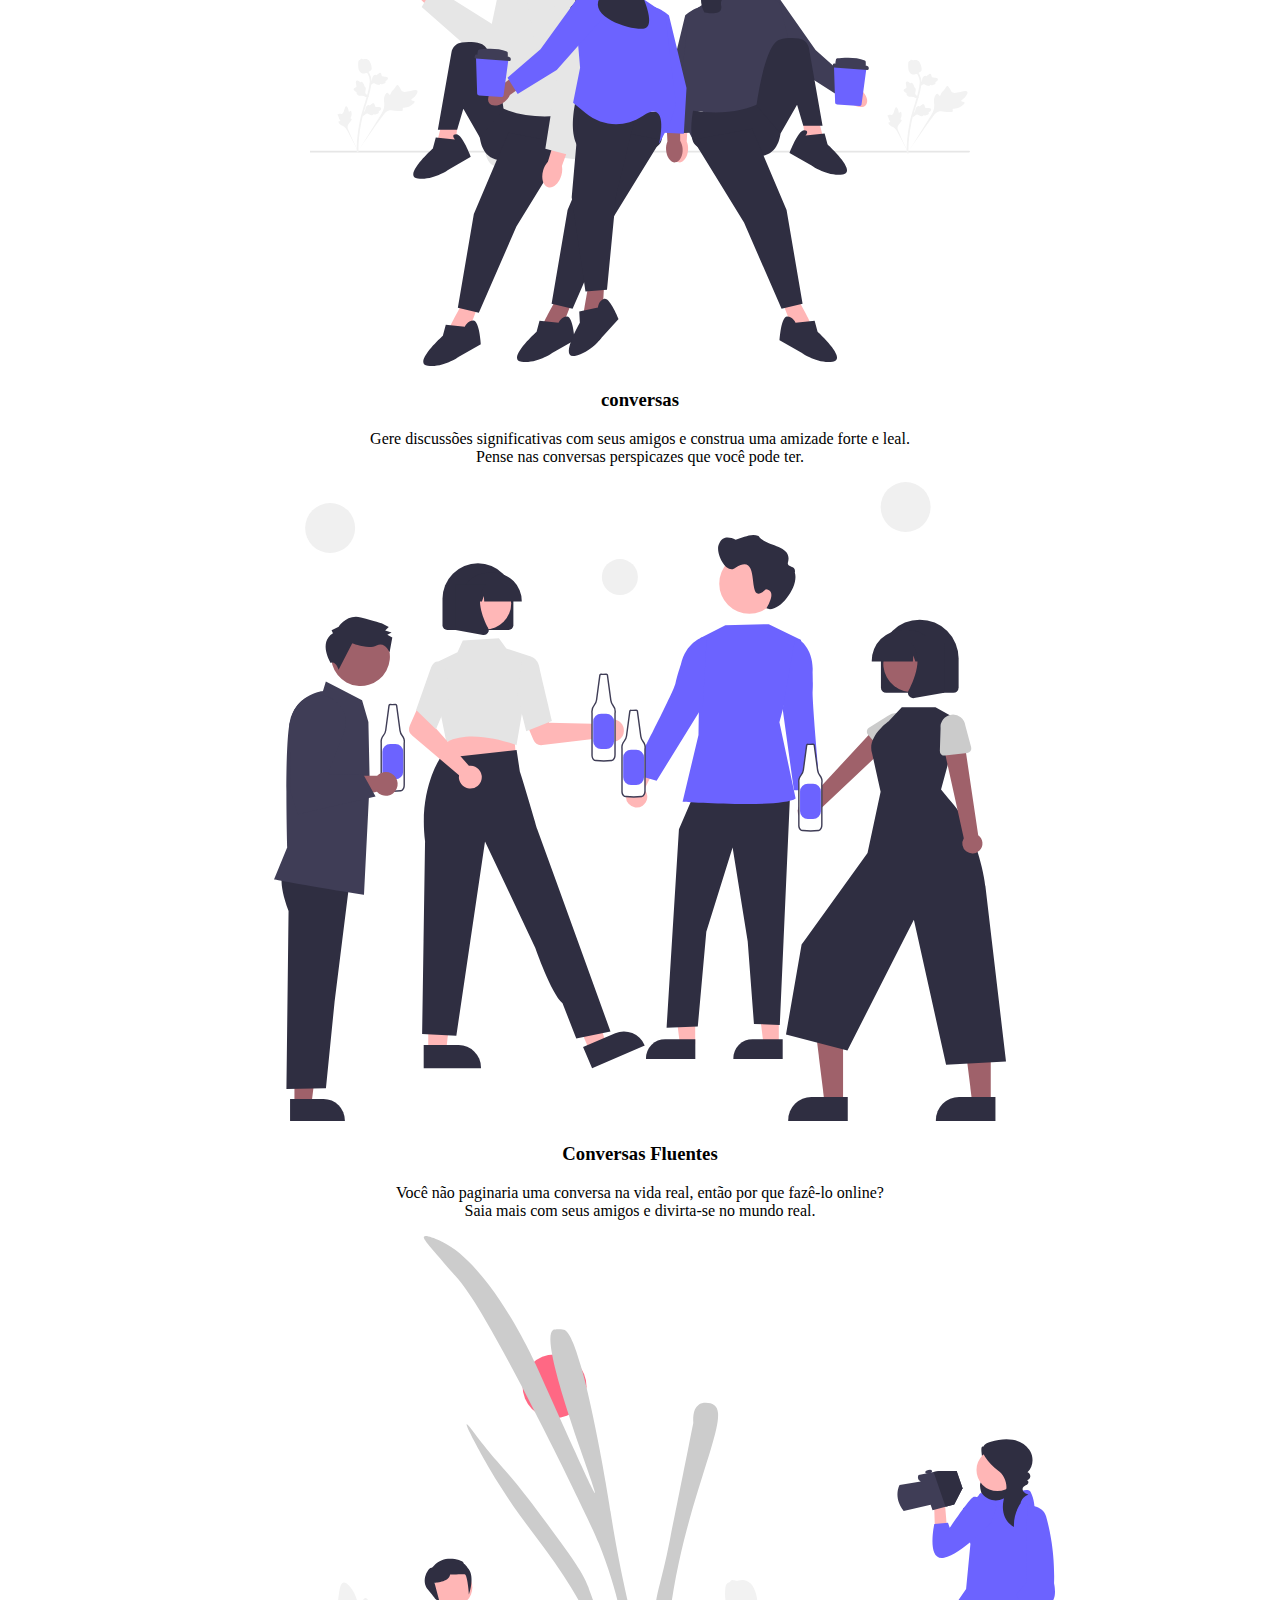
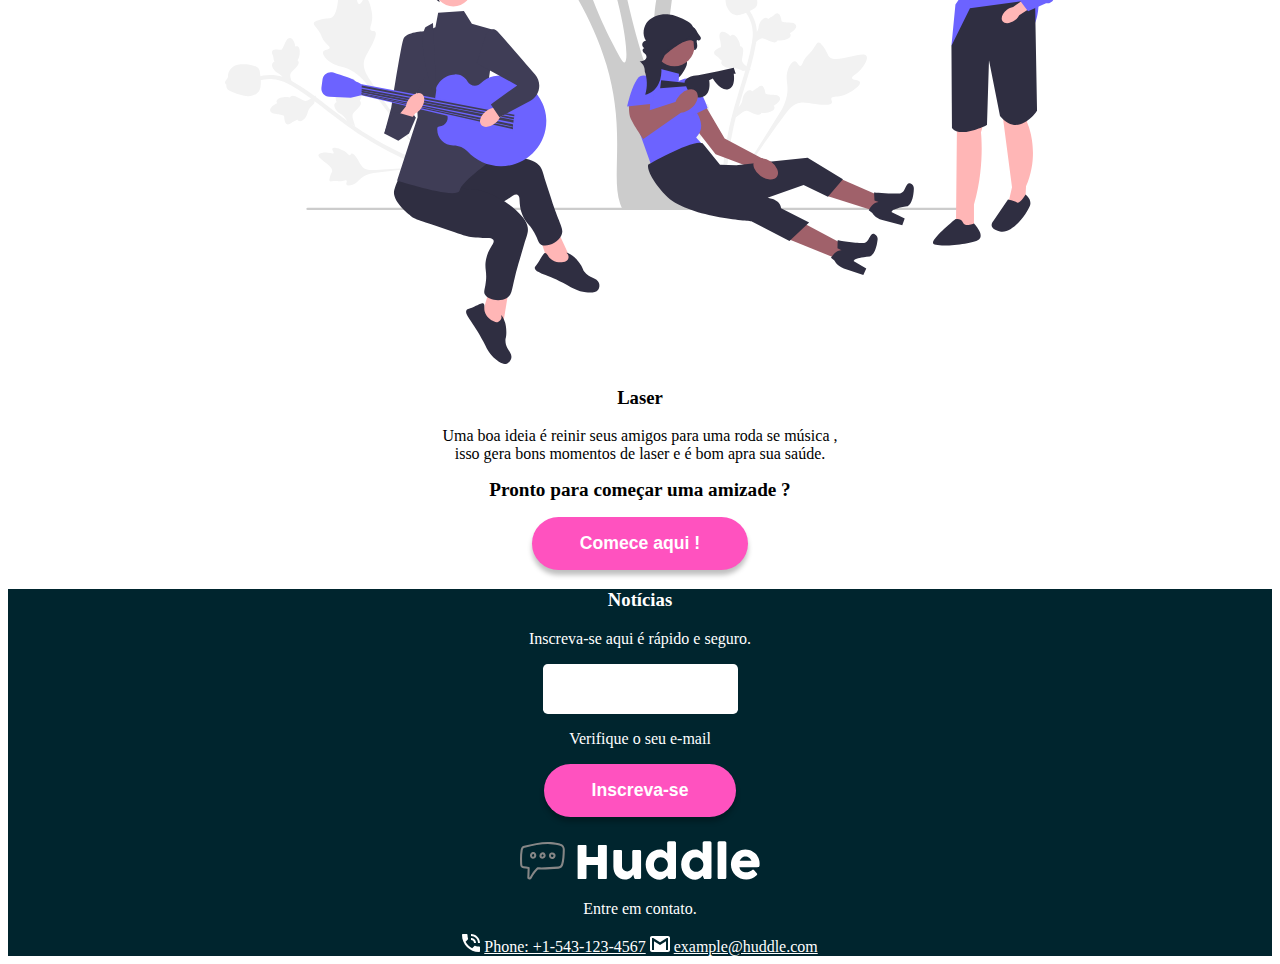
==== commit fdb9d83b: "up" ====
--- a/index.html
+++ b/index.html
@@ -19,12 +19,11 @@
 <body>  
   <header>
     <img class="nav-img" src="./assets/images/logo.svg" alt="logo">
-    <span id="menu" class="material-symbols-outlined" onclick="clickMneu()"> menu</span>
+   
     <nav class="menu__nav">
       <ul>
-        <a href="/cadastro.html"><li>Home</li></a>
-        <a href="#"><li>Cadastro</li></a>
-        <a href="#"><li>Contatos</li></a>
+        <button class="header-btn"><a href="/cad.html">Cadastro</a></button>
+                
       </ul>
     </nav>
   </header>
--- a/style.css
+++ b/style.css
@@ -13,6 +13,17 @@
   color: black;
 }
 
+.header-btn {
+  border: 2px solid rgb(132, 14, 201);
+  padding: 10px;
+  border-radius: 15px;
+}
+
+.header-btn:hover {
+  background: hsl(322, 100%, 66%);
+  color: white;
+}
+
 @media screen and (min-width: 1440px) {
   header {
     display: flex;
@@ -21,6 +32,10 @@
   ul {
     display: block;
     display: flex;
+  }
+  ul a {
+    color: black;
+    text-decoration: none;
   }
   #menu {
     display: none;
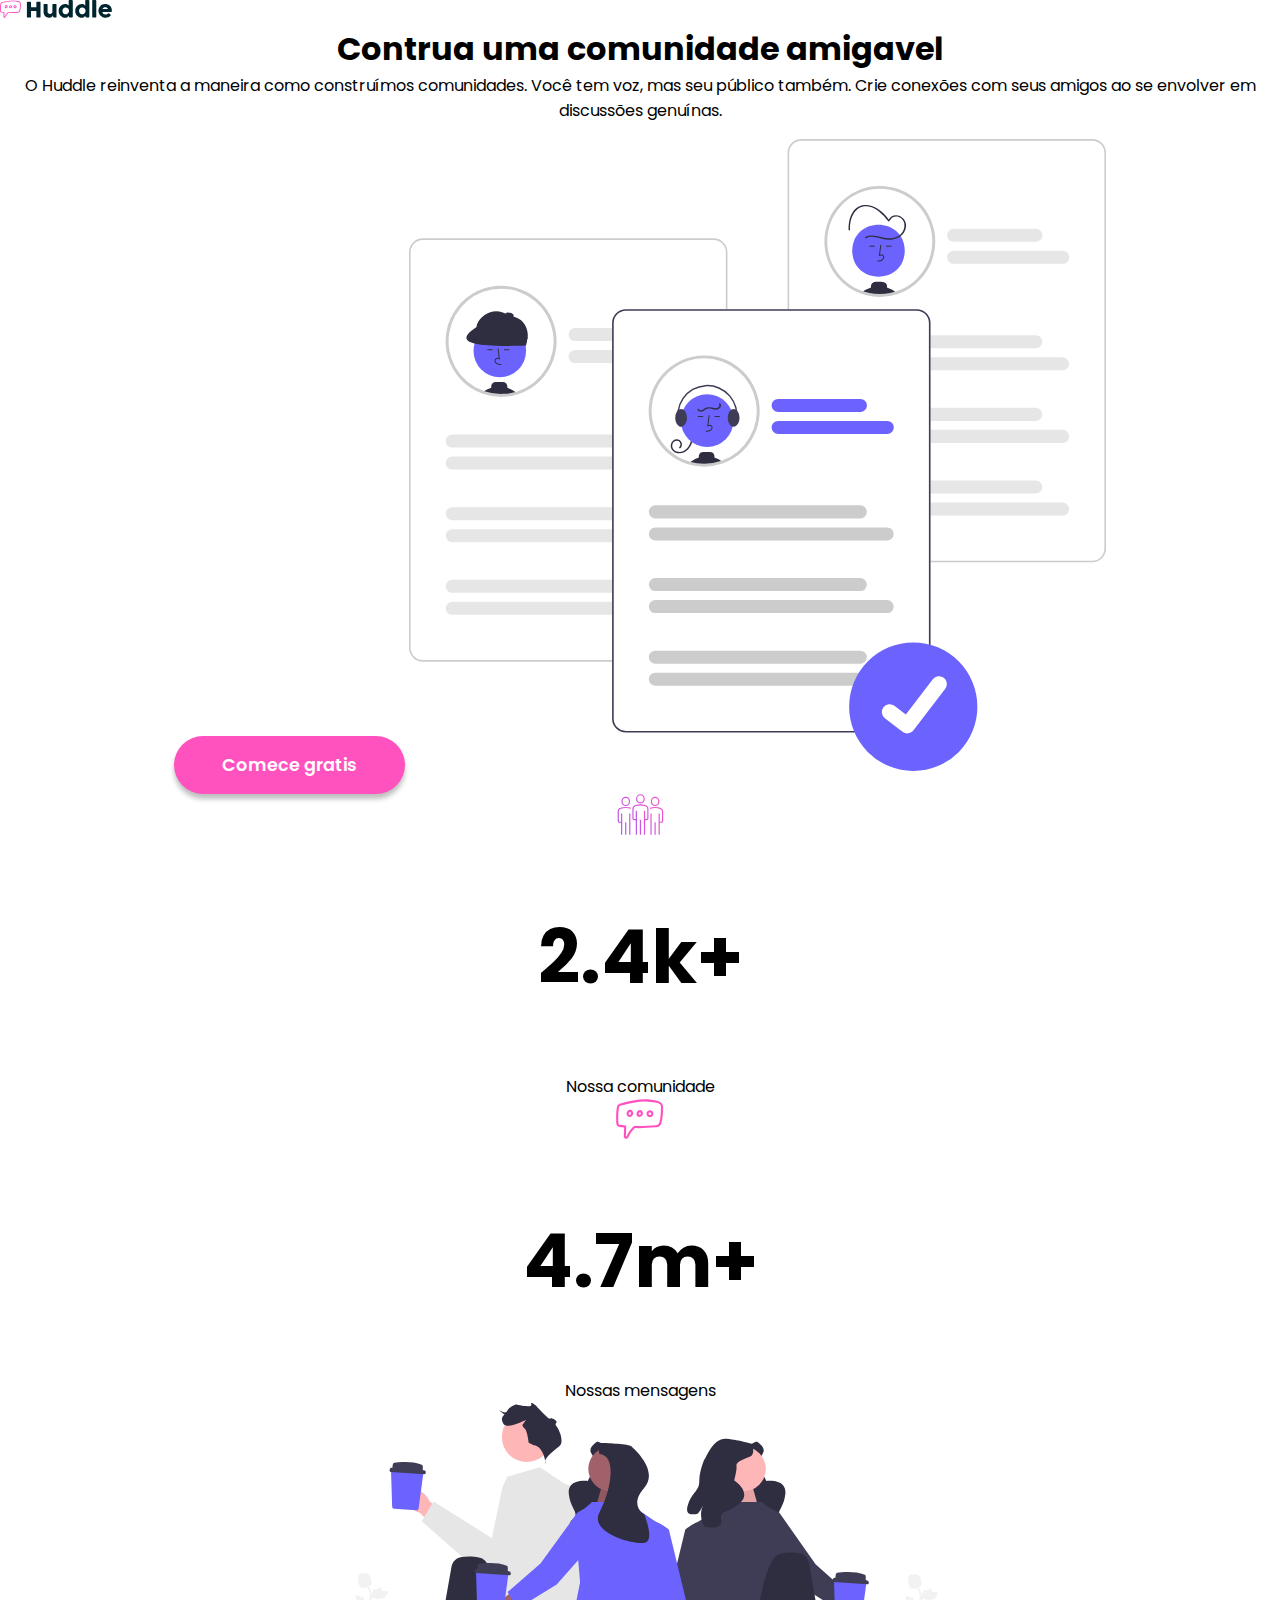
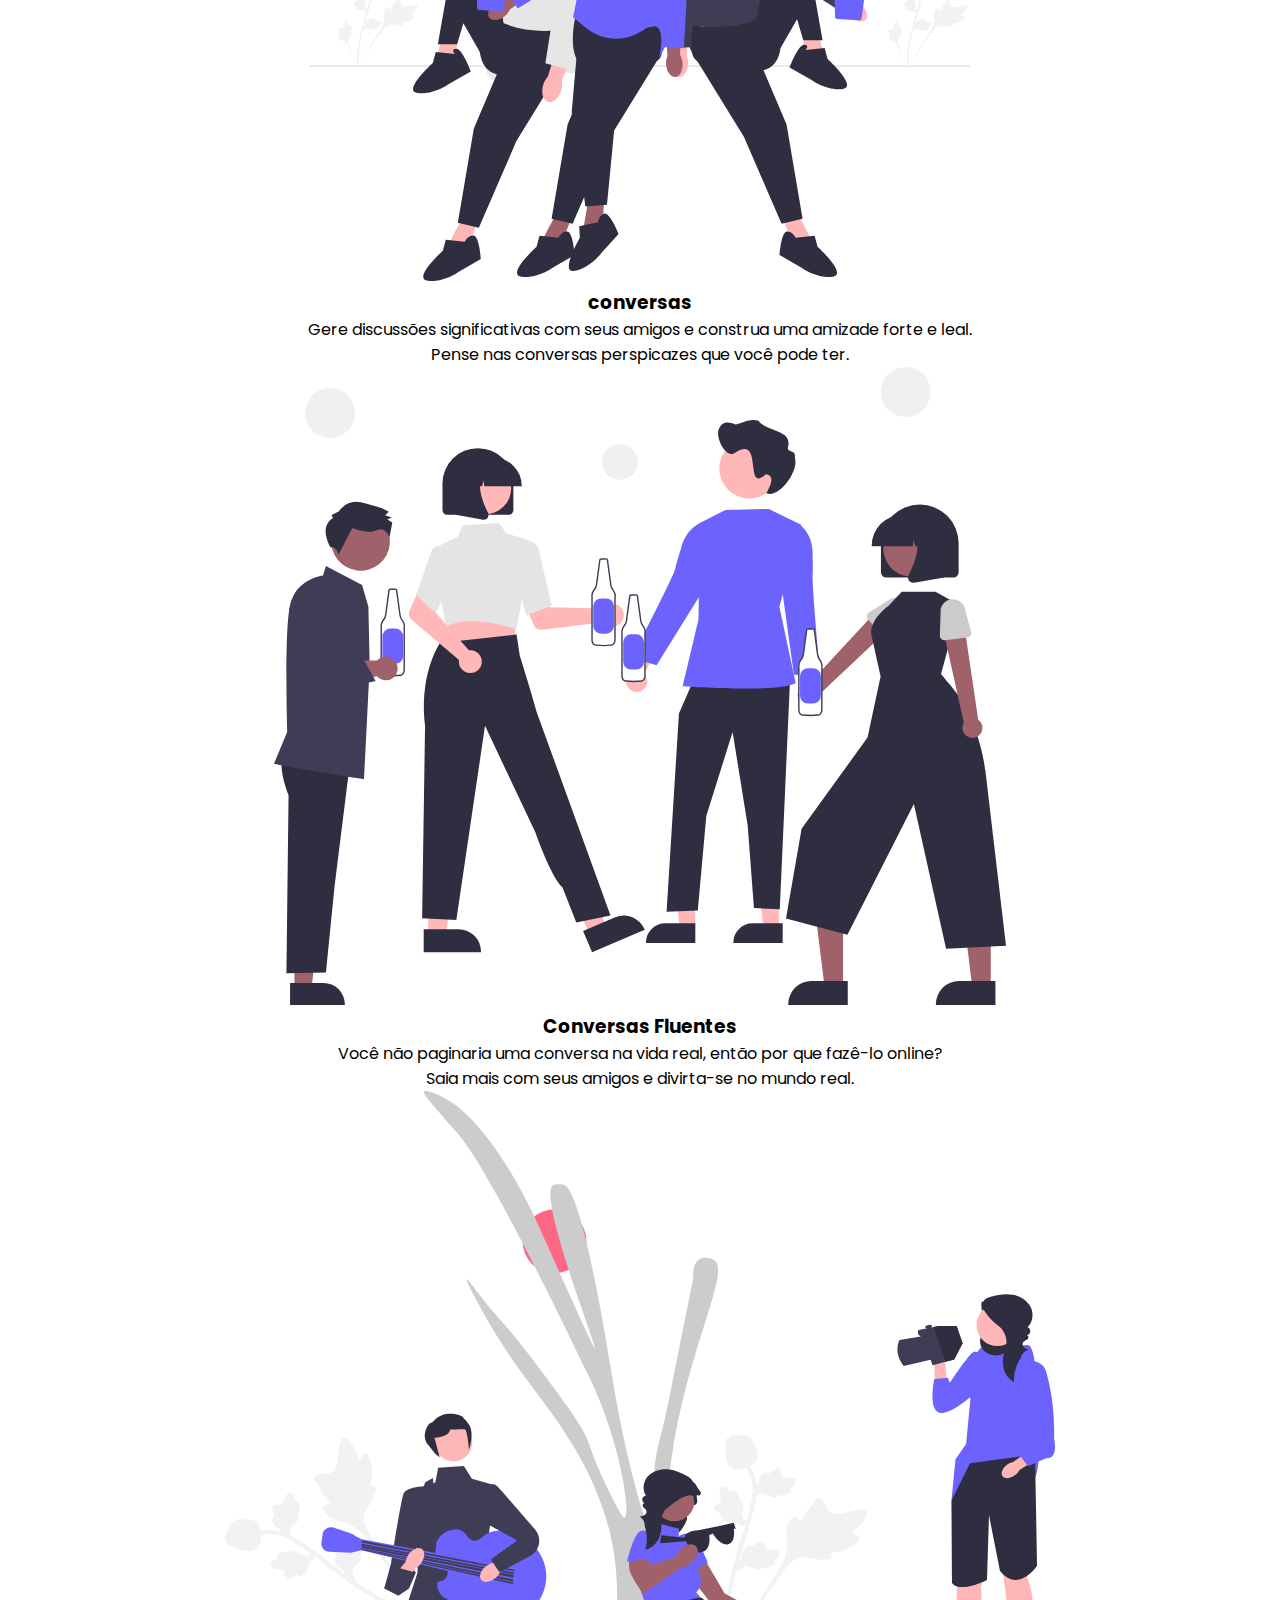
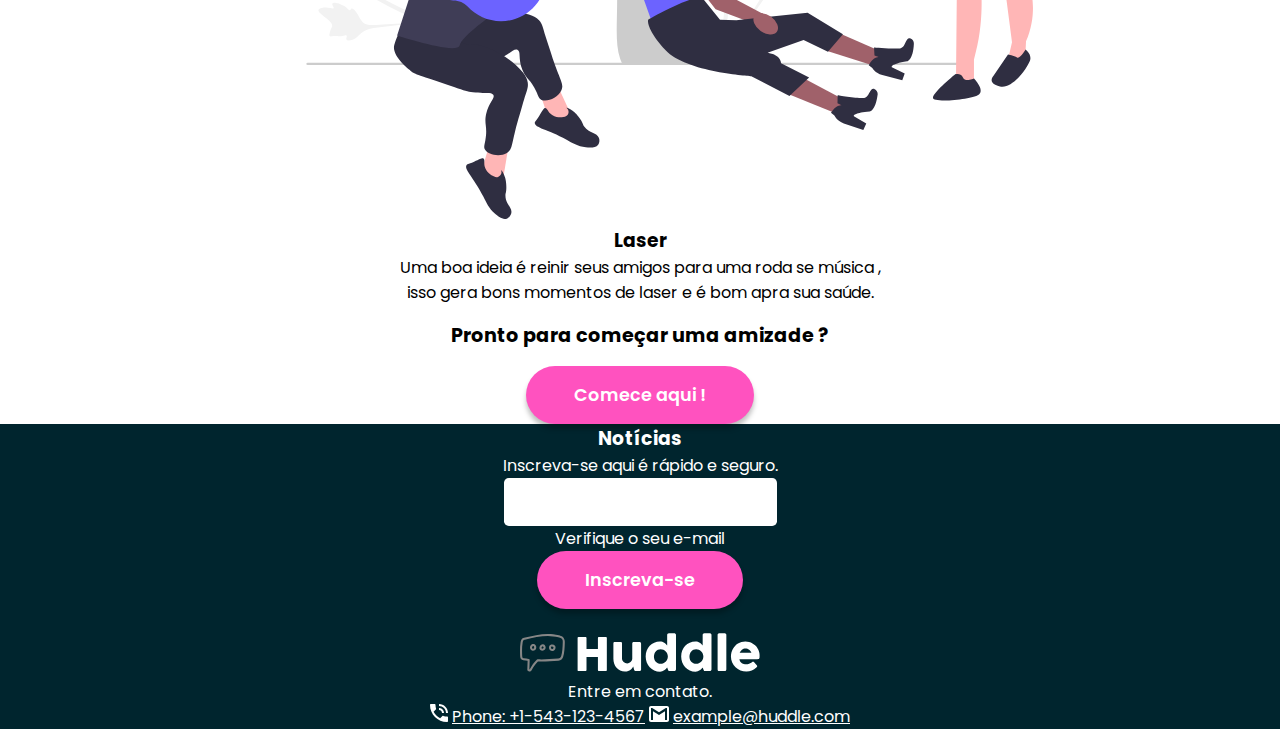
==== commit 670f53e5: "up fix logo" ====
--- a/index.html
+++ b/index.html
@@ -18,13 +18,13 @@
 </head>
 <body>  
   <header>
-    <img class="nav-img" src="./assets/images/logo.svg" alt="logo">
    
     <nav class="menu__nav">
-      <ul>
-        <button class="header-btn"><a href="/cad.html">Cadastro</a></button>
+      <img class="nav-img" src="./assets/images/logo.svg" alt="logo">
+   
+        <a class="header-btn" href="/cad.html">Cadastro</a>
                 
-      </ul>
+      
     </nav>
   </header>
   <main>
--- a/style.css
+++ b/style.css
@@ -1,3 +1,4 @@
+@import './cad.css';
 .nav-img {
   max-width: 7rem;
 }
@@ -14,13 +15,15 @@
 }
 
 .header-btn {
+  display: none;
   border: 2px solid rgb(132, 14, 201);
   padding: 10px;
   border-radius: 15px;
 }
 
 .header-btn:hover {
-  background: hsl(322, 100%, 66%);
+  display: none;
+  background-color: rgb(132, 14, 201);
   color: white;
 }
 
@@ -28,6 +31,12 @@
   header {
     display: flex;
     justify-content: space-between;
+  }
+  header .header-btn {
+    display: none;
+  }
+  header .header-btn:hover {
+    display: none;
   }
   ul {
     display: block;
@@ -41,6 +50,7 @@
     display: none;
   }
   .nav-img {
+    padding: 2em;
     max-width: 100vw;
   }
   h1 {
